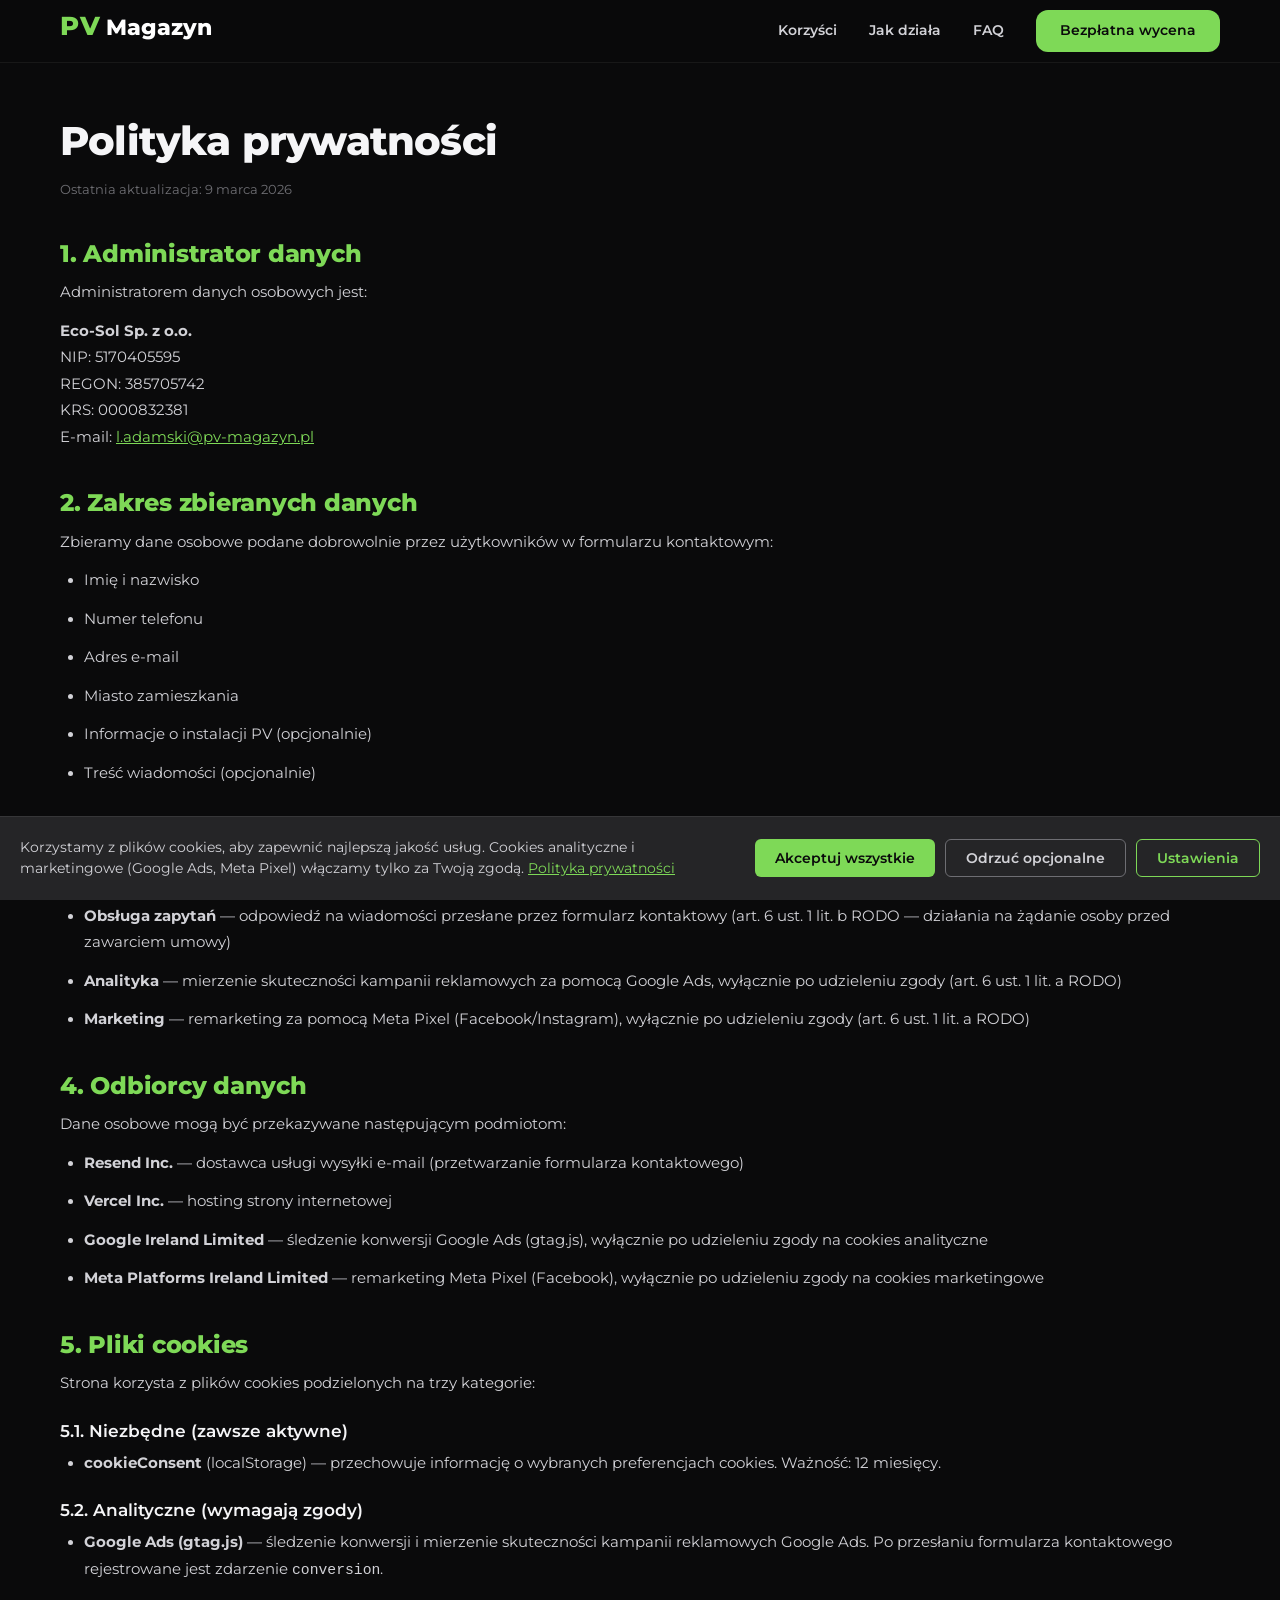
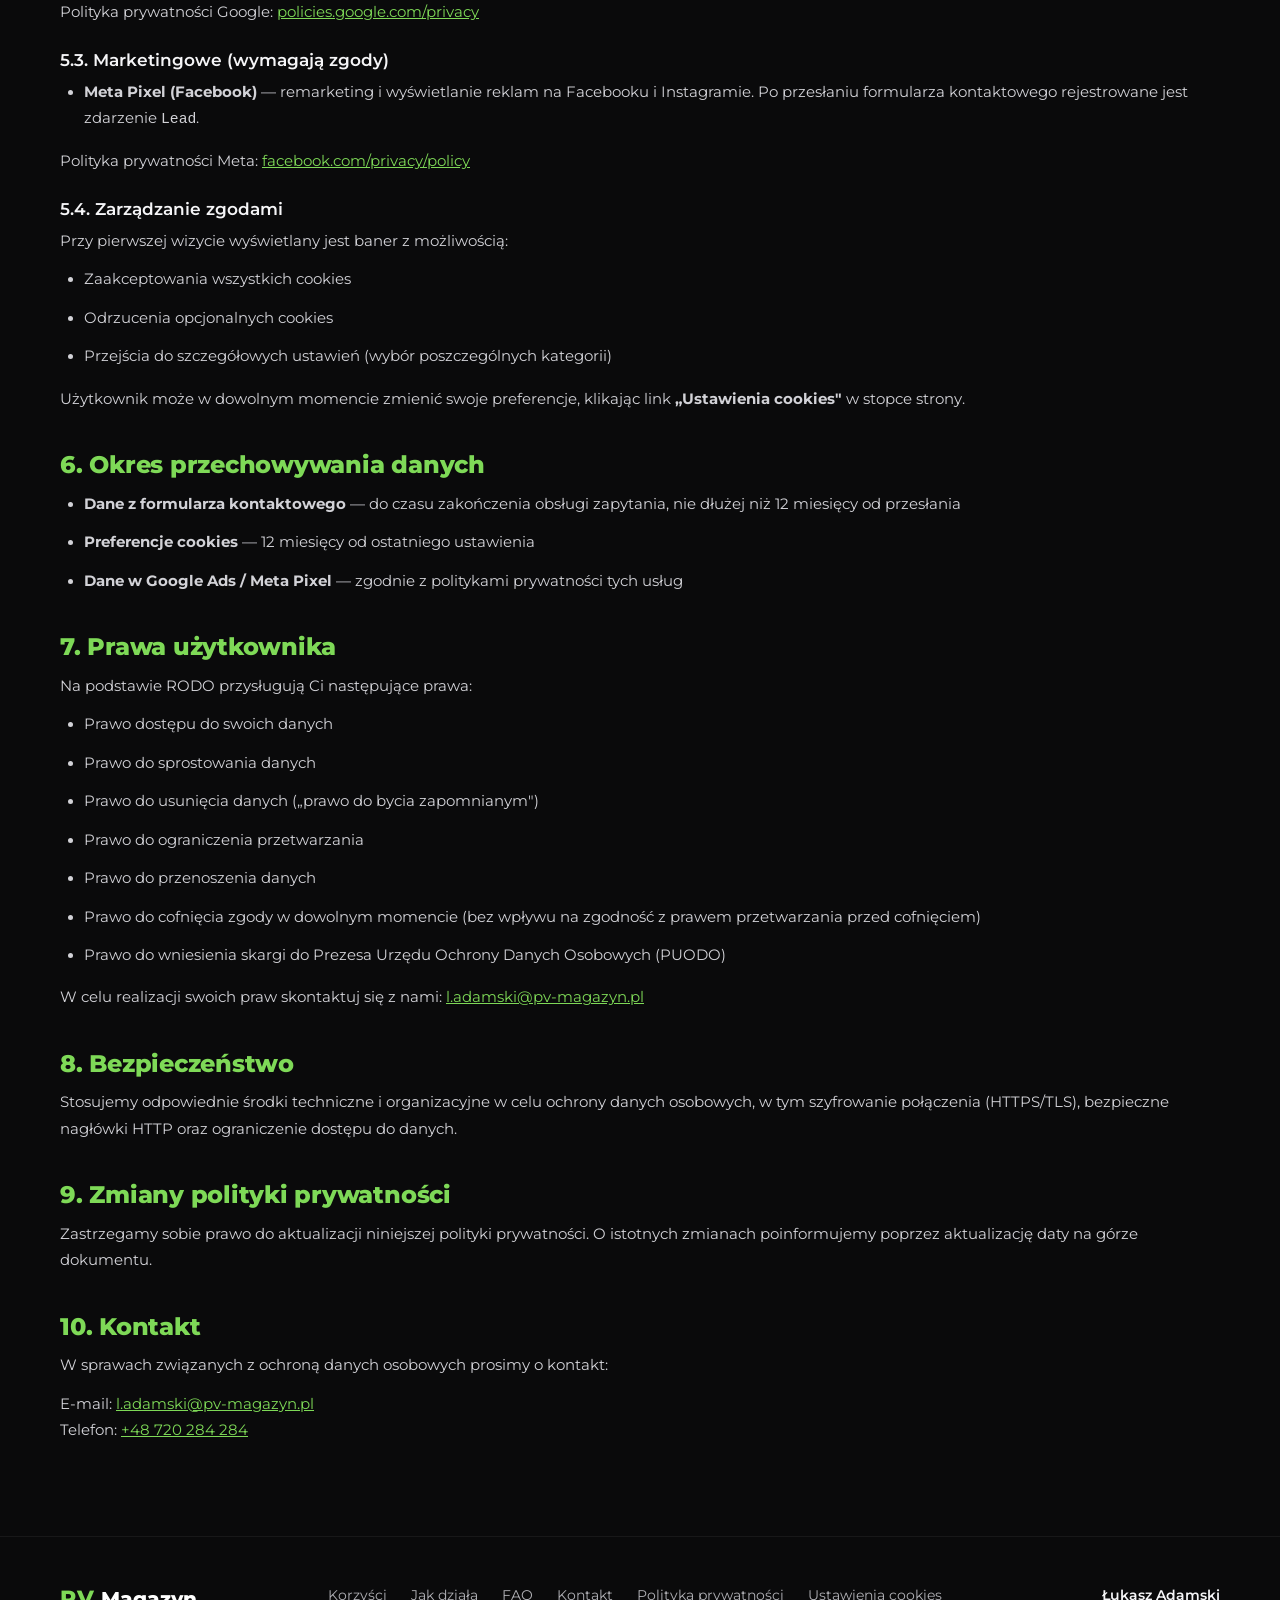
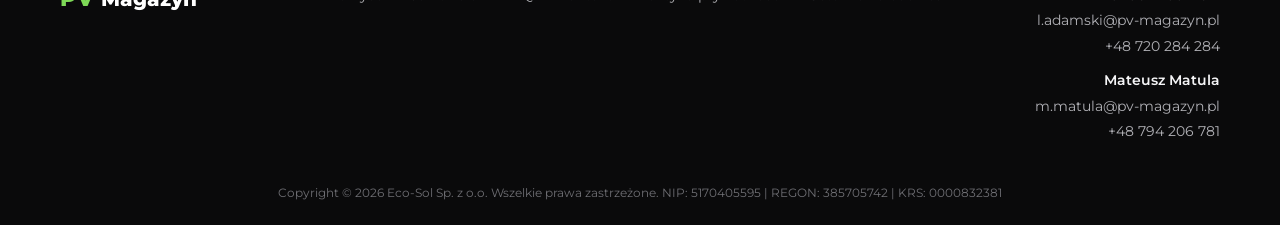
==== polityka-prywatnosci.html @ 5be3c38e "feat: add RODO cookie consent with Google Ads and Meta Pixel support Custom zero-dependency cookie c" ====
<!DOCTYPE html>
<html lang="pl">
<head>
  <meta charset="UTF-8">
  <meta name="viewport" content="width=device-width, initial-scale=1.0">
  <title>Polityka prywatności — PV Magazyn</title>
  <meta name="description" content="Polityka prywatności serwisu pv-magazyn.pl. Informacje o przetwarzaniu danych osobowych, plikach cookies i prawach użytkowników.">
  <meta name="robots" content="noindex, follow">
  <link rel="canonical" href="https://pv-magazyn.pl/polityka-prywatnosci.html">

  <link rel="preconnect" href="https://fonts.googleapis.com">
  <link rel="preconnect" href="https://fonts.gstatic.com" crossorigin>
  <link href="https://fonts.googleapis.com/css2?family=Montserrat:wght@400;600;800&display=swap" rel="stylesheet">
  <link rel="stylesheet" href="css/styles.css">
</head>
<body>

<!-- ========== NAVIGATION ========== -->
<nav class="navbar scrolled" role="navigation" aria-label="Nawigacja główna">
  <div class="container">
    <a href="/" class="nav-logo" aria-label="PV Magazyn — strona główna">
      <svg xmlns="http://www.w3.org/2000/svg" viewBox="0 0 250 40" height="32">
        <text x="0" y="30" font-family="Montserrat, sans-serif" font-weight="800" font-size="32" fill="#7ed957" letter-spacing="0.05em">PV</text>
        <text x="58" y="30" font-family="Montserrat, sans-serif" font-weight="800" font-size="28" fill="#ffffff">Magazyn</text>
      </svg>
    </a>
    <div class="nav-links">
      <a href="/#korzysci">Korzyści</a>
      <a href="/#jak-dziala">Jak działa</a>
      <a href="/#faq">FAQ</a>
      <a href="/#kontakt" class="btn btn-primary btn-small nav-cta">Bezpłatna wycena</a>
    </div>
    <button class="hamburger" aria-label="Menu" aria-expanded="false">
      <span></span><span></span><span></span>
    </button>
  </div>
</nav>

<div class="mobile-nav">
  <a href="/#korzysci">Korzyści</a>
  <a href="/#jak-dziala">Jak działa</a>
  <a href="/#faq">FAQ</a>
  <a href="/#kontakt" class="btn btn-primary">Bezpłatna wycena</a>
</div>

<!-- ========== PRIVACY POLICY ========== -->
<section class="privacy-page">
  <div class="container">
    <h1>Polityka prywatności</h1>
    <p class="last-updated">Ostatnia aktualizacja: 9 marca 2026</p>

    <h2>1. Administrator danych</h2>
    <p>Administratorem danych osobowych jest:</p>
    <p>
      <strong>Eco-Sol Sp. z o.o.</strong><br>
      NIP: 5170405595<br>
      REGON: 385705742<br>
      KRS: 0000832381<br>
      E-mail: <a href="mailto:l.adamski@pv-magazyn.pl">l.adamski@pv-magazyn.pl</a>
    </p>

    <h2>2. Zakres zbieranych danych</h2>
    <p>Zbieramy dane osobowe podane dobrowolnie przez użytkowników w formularzu kontaktowym:</p>
    <ul>
      <li>Imię i nazwisko</li>
      <li>Numer telefonu</li>
      <li>Adres e-mail</li>
      <li>Miasto zamieszkania</li>
      <li>Informacje o instalacji PV (opcjonalnie)</li>
      <li>Treść wiadomości (opcjonalnie)</li>
    </ul>

    <h2>3. Cel i podstawa przetwarzania</h2>
    <p>Dane osobowe przetwarzane są w następujących celach:</p>
    <ul>
      <li><strong>Obsługa zapytań</strong> — odpowiedź na wiadomości przesłane przez formularz kontaktowy (art. 6 ust. 1 lit. b RODO — działania na żądanie osoby przed zawarciem umowy)</li>
      <li><strong>Analityka</strong> — mierzenie skuteczności kampanii reklamowych za pomocą Google Ads, wyłącznie po udzieleniu zgody (art. 6 ust. 1 lit. a RODO)</li>
      <li><strong>Marketing</strong> — remarketing za pomocą Meta Pixel (Facebook/Instagram), wyłącznie po udzieleniu zgody (art. 6 ust. 1 lit. a RODO)</li>
    </ul>

    <h2>4. Odbiorcy danych</h2>
    <p>Dane osobowe mogą być przekazywane następującym podmiotom:</p>
    <ul>
      <li><strong>Resend Inc.</strong> — dostawca usługi wysyłki e-mail (przetwarzanie formularza kontaktowego)</li>
      <li><strong>Vercel Inc.</strong> — hosting strony internetowej</li>
      <li><strong>Google Ireland Limited</strong> — śledzenie konwersji Google Ads (gtag.js), wyłącznie po udzieleniu zgody na cookies analityczne</li>
      <li><strong>Meta Platforms Ireland Limited</strong> — remarketing Meta Pixel (Facebook), wyłącznie po udzieleniu zgody na cookies marketingowe</li>
    </ul>

    <h2>5. Pliki cookies</h2>
    <p>Strona korzysta z plików cookies podzielonych na trzy kategorie:</p>

    <h3>5.1. Niezbędne (zawsze aktywne)</h3>
    <ul>
      <li><strong>cookieConsent</strong> (localStorage) — przechowuje informację o wybranych preferencjach cookies. Ważność: 12 miesięcy.</li>
    </ul>

    <h3>5.2. Analityczne (wymagają zgody)</h3>
    <ul>
      <li><strong>Google Ads (gtag.js)</strong> — śledzenie konwersji i mierzenie skuteczności kampanii reklamowych Google Ads. Po przesłaniu formularza kontaktowego rejestrowane jest zdarzenie <code>conversion</code>.</li>
    </ul>
    <p>Polityka prywatności Google: <a href="https://policies.google.com/privacy" target="_blank" rel="noopener">policies.google.com/privacy</a></p>

    <h3>5.3. Marketingowe (wymagają zgody)</h3>
    <ul>
      <li><strong>Meta Pixel (Facebook)</strong> — remarketing i wyświetlanie reklam na Facebooku i Instagramie. Po przesłaniu formularza kontaktowego rejestrowane jest zdarzenie <code>Lead</code>.</li>
    </ul>
    <p>Polityka prywatności Meta: <a href="https://www.facebook.com/privacy/policy/" target="_blank" rel="noopener">facebook.com/privacy/policy</a></p>

    <h3>5.4. Zarządzanie zgodami</h3>
    <p>Przy pierwszej wizycie wyświetlany jest baner z możliwością:</p>
    <ul>
      <li>Zaakceptowania wszystkich cookies</li>
      <li>Odrzucenia opcjonalnych cookies</li>
      <li>Przejścia do szczegółowych ustawień (wybór poszczególnych kategorii)</li>
    </ul>
    <p>Użytkownik może w dowolnym momencie zmienić swoje preferencje, klikając link <strong>„Ustawienia cookies"</strong> w stopce strony.</p>

    <h2>6. Okres przechowywania danych</h2>
    <ul>
      <li><strong>Dane z formularza kontaktowego</strong> — do czasu zakończenia obsługi zapytania, nie dłużej niż 12 miesięcy od przesłania</li>
      <li><strong>Preferencje cookies</strong> — 12 miesięcy od ostatniego ustawienia</li>
      <li><strong>Dane w Google Ads / Meta Pixel</strong> — zgodnie z politykami prywatności tych usług</li>
    </ul>

    <h2>7. Prawa użytkownika</h2>
    <p>Na podstawie RODO przysługują Ci następujące prawa:</p>
    <ul>
      <li>Prawo dostępu do swoich danych</li>
      <li>Prawo do sprostowania danych</li>
      <li>Prawo do usunięcia danych („prawo do bycia zapomnianym")</li>
      <li>Prawo do ograniczenia przetwarzania</li>
      <li>Prawo do przenoszenia danych</li>
      <li>Prawo do cofnięcia zgody w dowolnym momencie (bez wpływu na zgodność z prawem przetwarzania przed cofnięciem)</li>
      <li>Prawo do wniesienia skargi do Prezesa Urzędu Ochrony Danych Osobowych (PUODO)</li>
    </ul>
    <p>W celu realizacji swoich praw skontaktuj się z nami: <a href="mailto:l.adamski@pv-magazyn.pl">l.adamski@pv-magazyn.pl</a></p>

    <h2>8. Bezpieczeństwo</h2>
    <p>Stosujemy odpowiednie środki techniczne i organizacyjne w celu ochrony danych osobowych, w tym szyfrowanie połączenia (HTTPS/TLS), bezpieczne nagłówki HTTP oraz ograniczenie dostępu do danych.</p>

    <h2>9. Zmiany polityki prywatności</h2>
    <p>Zastrzegamy sobie prawo do aktualizacji niniejszej polityki prywatności. O istotnych zmianach poinformujemy poprzez aktualizację daty na górze dokumentu.</p>

    <h2>10. Kontakt</h2>
    <p>W sprawach związanych z ochroną danych osobowych prosimy o kontakt:</p>
    <p>
      E-mail: <a href="mailto:l.adamski@pv-magazyn.pl">l.adamski@pv-magazyn.pl</a><br>
      Telefon: <a href="tel:+48720284284">+48 720 284 284</a>
    </p>
  </div>
</section>

<!-- ========== FOOTER ========== -->
<footer class="footer" role="contentinfo">
  <div class="container">
    <div class="footer-grid">
      <a href="/" class="footer-logo" aria-label="PV Magazyn">
        <svg xmlns="http://www.w3.org/2000/svg" viewBox="0 0 250 40" height="28">
          <text x="0" y="30" font-family="Montserrat, sans-serif" font-weight="800" font-size="32" fill="#7ed957" letter-spacing="0.05em">PV</text>
          <text x="58" y="30" font-family="Montserrat, sans-serif" font-weight="800" font-size="28" fill="#ffffff">Magazyn</text>
        </svg>
      </a>

      <div class="footer-links">
        <a href="/#korzysci">Korzyści</a>
        <a href="/#jak-dziala">Jak działa</a>
        <a href="/#faq">FAQ</a>
        <a href="/#kontakt">Kontakt</a>
        <a href="polityka-prywatnosci.html">Polityka prywatności</a>
        <a href="#" id="openCookieSettings">Ustawienia cookies</a>
      </div>

      <div class="footer-contact">
        <a style="color: #f5f5f7; font-weight: 600;">Łukasz Adamski</a>
        <a href="mailto:l.adamski@pv-magazyn.pl">l.adamski@pv-magazyn.pl</a>
        <a href="tel:+48720284284">+48 720 284 284</a>
        <a style="color: #f5f5f7; font-weight: 600; margin-top: 12px;">Mateusz Matula</a>
        <a href="mailto:m.matula@pv-magazyn.pl">m.matula@pv-magazyn.pl</a>
        <a href="tel:+48794206781">+48 794 206 781</a>
      </div>
    </div>

    <div class="footer-bottom">
      <p>Copyright &copy; 2026 Eco-Sol Sp. z o.o. Wszelkie prawa zastrzeżone. NIP: 5170405595 | REGON: 385705742 | KRS: 0000832381</p>
    </div>
  </div>
</footer>

<script src="js/cookies.js"></script>

</body>
</html>
---- css/styles.css ----
/* ============================================
   PV MAGAZYN HOME FIT+ — Energy Noir Design System
   ============================================ */

/* --- Custom Properties --- */
:root {
  --black: #1d1d1f;
  --black-deep: #0a0a0b;
  --black-card: #252527;
  --black-card-hover: #2a2a2d;
  --green: #7ed957;
  --green-dark: #5cb83a;
  --green-glow: rgba(126, 217, 87, 0.3);
  --blue: #005cbb;
  --blue-glow: rgba(0, 92, 187, 0.3);
  --white: #f5f5f7;
  --gray-100: #e8e8ed;
  --gray-200: #d2d2d7;
  --gray-400: #b0b0b5;
  --gray-600: #6e6e73;
  --gray-800: #3a3a3c;

  --font-main: 'Montserrat', sans-serif;
  --fw-regular: 400;
  --fw-semi: 600;
  --fw-bold: 800;

  --radius-sm: 6px;
  --radius-md: 12px;
  --radius-lg: 20px;
  --radius-xl: 28px;

  --shadow-card: 0 4px 24px rgba(0,0,0,0.4);
  --shadow-glow-green: 0 0 40px rgba(126,217,87,0.15);
  --shadow-glow-blue: 0 0 40px rgba(0,92,187,0.15);

  --transition-fast: 0.2s cubic-bezier(0.4, 0, 0.2, 1);
  --transition-medium: 0.4s cubic-bezier(0.4, 0, 0.2, 1);
  --transition-slow: 0.7s cubic-bezier(0.4, 0, 0.2, 1);

  --container-max: 1240px;
  --section-padding: clamp(60px, 10vw, 120px);
}

/* --- Reset & Base --- */
*, *::before, *::after { box-sizing: border-box; margin: 0; padding: 0; }

html {
  scroll-behavior: smooth;
  -webkit-font-smoothing: antialiased;
  -moz-osx-font-smoothing: grayscale;
}

body {
  font-family: var(--font-main);
  font-weight: var(--fw-regular);
  color: var(--white);
  background: var(--black-deep);
  line-height: 1.6;
  overflow-x: hidden;
}

img { max-width: 100%; height: auto; display: block; }
a { color: inherit; text-decoration: none; }
button { font-family: inherit; cursor: pointer; border: none; }
ul, ol { list-style: none; }

.container {
  width: 100%;
  max-width: var(--container-max);
  margin: 0 auto;
  padding: 0 clamp(20px, 4vw, 40px);
}

/* --- Typography --- */
.eyebrow {
  font-size: clamp(0.7rem, 1.2vw, 0.85rem);
  font-weight: var(--fw-semi);
  letter-spacing: 0.2em;
  text-transform: uppercase;
  color: var(--green);
}

h1 {
  font-size: clamp(2.5rem, 6vw, 5rem);
  font-weight: var(--fw-bold);
  line-height: 1.05;
  letter-spacing: -0.02em;
}

h2 {
  font-size: clamp(1.8rem, 4vw, 3rem);
  font-weight: var(--fw-bold);
  line-height: 1.1;
  letter-spacing: -0.01em;
}

h3 {
  font-size: clamp(1.2rem, 2vw, 1.5rem);
  font-weight: var(--fw-semi);
  line-height: 1.25;
}

.text-green { color: var(--green); }
.text-blue { color: var(--blue); }
.text-gray { color: var(--gray-200); }

/* --- Buttons --- */
.btn {
  display: inline-flex;
  align-items: center;
  gap: 8px;
  padding: 14px 32px;
  font-size: 0.95rem;
  font-weight: var(--fw-semi);
  border-radius: var(--radius-md);
  transition: all var(--transition-fast);
  white-space: nowrap;
}

.btn-primary {
  background: var(--green);
  color: var(--black-deep);
  box-shadow: 0 0 0 0 var(--green-glow);
}

.btn-primary:hover {
  background: var(--green-dark);
  box-shadow: 0 0 30px var(--green-glow);
  transform: translateY(-2px);
}

.btn-outline {
  background: transparent;
  color: var(--white);
  border: 2px solid var(--gray-600);
}

.btn-outline:hover {
  border-color: var(--green);
  color: var(--green);
  transform: translateY(-2px);
}

.btn-small {
  padding: 10px 24px;
  font-size: 0.85rem;
}

/* --- Navigation --- */
.navbar {
  position: fixed;
  top: 0;
  left: 0;
  right: 0;
  z-index: 1000;
  padding: 16px 0;
  transition: all var(--transition-medium);
}

.navbar.scrolled {
  background: rgba(10, 10, 11, 0.85);
  backdrop-filter: blur(20px);
  -webkit-backdrop-filter: blur(20px);
  border-bottom: 1px solid rgba(255,255,255,0.06);
  padding: 10px 0;
}

.navbar .container {
  display: flex;
  align-items: center;
  justify-content: space-between;
}

.nav-logo svg {
  height: 32px;
  width: auto;
}

.nav-links {
  display: flex;
  align-items: center;
  gap: 32px;
}

.nav-links a {
  font-size: 0.85rem;
  font-weight: var(--fw-semi);
  color: var(--gray-200);
  transition: color var(--transition-fast);
  position: relative;
}

.nav-links a::after {
  content: '';
  position: absolute;
  bottom: -4px;
  left: 0;
  width: 0;
  height: 2px;
  background: var(--green);
  transition: width var(--transition-fast);
}

.nav-links a:hover { color: var(--white); }
.nav-links a:hover::after { width: 100%; }

.nav-cta {
  padding: 10px 24px !important;
  font-size: 0.85rem !important;
  color: var(--black-deep) !important;
}

.hamburger {
  display: none;
  flex-direction: column;
  gap: 5px;
  background: none;
  padding: 4px;
}

.hamburger span {
  display: block;
  width: 24px;
  height: 2px;
  background: var(--white);
  transition: all var(--transition-fast);
  border-radius: 2px;
}

.hamburger.active span:nth-child(1) { transform: rotate(45deg) translate(5px, 5px); }
.hamburger.active span:nth-child(2) { opacity: 0; }
.hamburger.active span:nth-child(3) { transform: rotate(-45deg) translate(5px, -5px); }

/* --- Mobile Nav --- */
.mobile-nav {
  display: none;
  position: fixed;
  top: 0;
  left: 0;
  right: 0;
  bottom: 0;
  background: rgba(10, 10, 11, 0.97);
  backdrop-filter: blur(20px);
  z-index: 999;
  flex-direction: column;
  align-items: center;
  justify-content: center;
  gap: 28px;
}

.mobile-nav.active { display: flex; }

.mobile-nav a {
  font-size: 1.3rem;
  font-weight: var(--fw-semi);
  color: var(--gray-200);
  transition: color var(--transition-fast);
}

.mobile-nav a:hover { color: var(--green); }

/* --- Hero Section --- */
.hero {
  position: relative;
  min-height: 100vh;
  display: flex;
  align-items: center;
  overflow: hidden;
  padding-top: 80px;
}

.hero-canvas {
  position: absolute;
  inset: 0;
  z-index: 0;
}

.hero-canvas canvas {
  width: 100%;
  height: 100%;
}

.hero-overlay {
  position: absolute;
  inset: 0;
  background: radial-gradient(ellipse at 30% 50%, transparent 0%, var(--black-deep) 70%);
  z-index: 1;
}

.hero .container {
  position: relative;
  z-index: 2;
  display: grid;
  grid-template-columns: 1fr 1fr;
  gap: 60px;
  align-items: center;
}

.hero-content { max-width: 600px; }

.hero-eyebrow {
  margin-bottom: 20px;
  opacity: 0;
  transform: translateY(20px);
  animation: fadeUp 0.8s ease forwards 0.2s;
}

.hero h1 {
  margin-bottom: 16px;
  opacity: 0;
  transform: translateY(20px);
  animation: fadeUp 0.8s ease forwards 0.4s;
}

.hero-tagline {
  font-size: clamp(1.2rem, 2.5vw, 1.6rem);
  font-weight: var(--fw-semi);
  color: var(--green);
  margin-bottom: 8px;
  opacity: 0;
  transform: translateY(20px);
  animation: fadeUp 0.8s ease forwards 0.5s;
}

.hero-sub {
  font-size: clamp(1rem, 1.5vw, 1.15rem);
  color: var(--gray-400);
  margin-bottom: 36px;
  opacity: 0;
  transform: translateY(20px);
  animation: fadeUp 0.8s ease forwards 0.6s;
}

.hero-ctas {
  display: flex;
  gap: 16px;
  flex-wrap: wrap;
  opacity: 0;
  transform: translateY(20px);
  animation: fadeUp 0.8s ease forwards 0.7s;
}

.hero-image {
  display: flex;
  justify-content: center;
  align-items: center;
  opacity: 0;
  animation: fadeIn 1s ease forwards 0.6s;
}

.hero-image img {
  max-width: 420px;
  width: 100%;
  filter: drop-shadow(0 0 60px rgba(126,217,87,0.2)) drop-shadow(0 0 120px rgba(0,92,187,0.15));
  animation: heroFloat 4s ease-in-out infinite;
}

@keyframes heroFloat {
  0%, 100% { transform: translateY(0); }
  50% { transform: translateY(-16px); }
}

@keyframes fadeUp {
  to { opacity: 1; transform: translateY(0); }
}

@keyframes fadeIn {
  to { opacity: 1; }
}

/* --- Trust Strip / Stats Bar --- */
.trust-strip {
  position: relative;
  padding: 48px 0;
  background: var(--black);
  border-top: 1px solid rgba(255,255,255,0.06);
  border-bottom: 1px solid rgba(255,255,255,0.06);
}

.stats-grid {
  display: grid;
  grid-template-columns: repeat(4, 1fr);
  gap: 24px;
  text-align: center;
}

.stat-item {
  padding: 16px;
}

.stat-value {
  font-size: clamp(1.8rem, 3.5vw, 2.8rem);
  font-weight: var(--fw-bold);
  color: var(--green);
  line-height: 1;
  margin-bottom: 6px;
}

.stat-label {
  font-size: 0.85rem;
  color: var(--gray-400);
  font-weight: var(--fw-semi);
}

.cert-row {
  display: flex;
  justify-content: center;
  align-items: center;
  gap: clamp(20px, 4vw, 48px);
  margin-top: 36px;
  padding-top: 36px;
  border-top: 1px solid rgba(255,255,255,0.06);
  flex-wrap: wrap;
}

.cert-item {
  font-size: 0.8rem;
  font-weight: var(--fw-bold);
  color: var(--gray-600);
  letter-spacing: 0.1em;
  text-transform: uppercase;
  display: flex;
  align-items: center;
  gap: 6px;
}

.cert-item svg {
  width: 20px;
  height: 20px;
  fill: var(--gray-600);
}

/* --- Section Common --- */
.section {
  padding: var(--section-padding) 0;
}

.section-header {
  text-align: center;
  max-width: 700px;
  margin: 0 auto 60px;
}

.section-header .eyebrow {
  margin-bottom: 12px;
}

.section-header p {
  color: var(--gray-400);
  margin-top: 16px;
  font-size: 1.05rem;
}

/* --- Context Intro (before benefits) --- */
.context-intro {
  padding: var(--section-padding) 0 40px;
  background: var(--black-deep);
}

.context-cards {
  display: grid;
  grid-template-columns: repeat(3, 1fr);
  gap: 24px;
}

.context-card {
  background: var(--black-card);
  border-radius: var(--radius-md);
  padding: 32px;
  border: 1px solid rgba(255,255,255,0.06);
  position: relative;
  overflow: hidden;
}

.context-card::before {
  content: '';
  position: absolute;
  top: 0;
  left: 0;
  right: 0;
  height: 3px;
  background: linear-gradient(90deg, var(--green), var(--blue));
  opacity: 0.6;
}

.context-card-icon {
  width: 48px;
  height: 48px;
  border-radius: var(--radius-sm);
  background: rgba(126,217,87,0.1);
  display: flex;
  align-items: center;
  justify-content: center;
  margin-bottom: 16px;
}

.context-card-icon svg {
  width: 24px;
  height: 24px;
  stroke: var(--green);
  fill: none;
  stroke-width: 2;
  stroke-linecap: round;
  stroke-linejoin: round;
}

.context-card h3 {
  font-size: 1.05rem;
  margin-bottom: 10px;
}

.context-card p {
  font-size: 0.9rem;
  color: var(--gray-400);
  line-height: 1.6;
}

/* --- Benefits Section --- */
.benefits {
  background: var(--black-deep);
  padding-bottom: var(--section-padding);
}

.benefits-grid {
  display: grid;
  grid-template-columns: repeat(2, 1fr);
  gap: 24px;
}

.benefit-card {
  background: var(--black-card);
  border-radius: var(--radius-lg);
  padding: 36px;
  border-left: 4px solid var(--green);
  border-top: 1px solid rgba(255,255,255,0.04);
  border-right: 1px solid rgba(255,255,255,0.04);
  border-bottom: 1px solid rgba(255,255,255,0.04);
  transition: all var(--transition-medium);
  position: relative;
  overflow: hidden;
  opacity: 0;
  transform: translateY(30px);
}

.benefit-card.visible {
  opacity: 1;
  transform: translateY(0);
}

.benefit-card:hover {
  background: var(--black-card-hover);
  box-shadow: var(--shadow-glow-green);
  transform: translateY(-4px);
}

.benefit-card.visible:hover {
  transform: translateY(-4px);
}

.benefit-icon {
  width: 56px;
  height: 56px;
  border-radius: var(--radius-md);
  background: rgba(126,217,87,0.08);
  display: flex;
  align-items: center;
  justify-content: center;
  margin-bottom: 20px;
}

.benefit-icon svg {
  width: 28px;
  height: 28px;
  stroke: var(--green);
  fill: none;
  stroke-width: 2;
  stroke-linecap: round;
  stroke-linejoin: round;
}

.benefit-card h3 {
  margin-bottom: 12px;
  font-size: 1.2rem;
}

.benefit-card p {
  color: var(--gray-400);
  font-size: 0.95rem;
  line-height: 1.7;
}

.benefit-card .benefit-highlight {
  margin-top: 16px;
  padding: 16px;
  background: rgba(126,217,87,0.06);
  border-radius: var(--radius-sm);
  border: 1px solid rgba(126,217,87,0.12);
  font-weight: var(--fw-semi);
  color: var(--green);
  font-size: 0.95rem;
}

/* Standby Calculation Card */
.calc-card {
  margin-top: 20px;
  background: rgba(0, 92, 187, 0.06);
  border: 1px solid rgba(0, 92, 187, 0.15);
  border-radius: var(--radius-md);
  padding: 20px;
}

.calc-card h4 {
  font-size: 0.85rem;
  font-weight: var(--fw-semi);
  color: var(--blue);
  text-transform: uppercase;
  letter-spacing: 0.1em;
  margin-bottom: 12px;
  filter: brightness(1.6);
}

.calc-row {
  display: flex;
  justify-content: space-between;
  padding: 6px 0;
  font-size: 0.9rem;
  color: var(--gray-200);
}

.calc-row.total {
  border-top: 1px solid rgba(126,217,87,0.2);
  margin-top: 8px;
  padding-top: 12px;
  font-weight: var(--fw-bold);
  color: var(--green);
  font-size: 1.05rem;
}

/* --- Comparison Table --- */
.comparison {
  background: var(--black);
  overflow-x: auto;
}

.comparison-table-wrapper {
  overflow-x: auto;
  -webkit-overflow-scrolling: touch;
  border-radius: var(--radius-lg);
  border: 1px solid rgba(255,255,255,0.06);
}

.comparison table {
  width: 100%;
  border-collapse: collapse;
  min-width: 700px;
}

.comparison th,
.comparison td {
  padding: 14px 20px;
  text-align: left;
  border-bottom: 1px solid rgba(255,255,255,0.06);
  font-size: 0.9rem;
}

.comparison thead th {
  background: var(--black-card);
  font-weight: var(--fw-bold);
  font-size: 0.85rem;
  text-transform: uppercase;
  letter-spacing: 0.05em;
  color: var(--gray-200);
}

.comparison thead th:first-child {
  border-radius: var(--radius-lg) 0 0 0;
}

.comparison thead th:last-child {
  border-radius: 0 var(--radius-lg) 0 0;
}

.comparison th.col-pvmagazyn {
  color: var(--green);
}

.comparison th.col-hybrid {
  color: var(--gray-400);
}

.comparison tbody tr {
  transition: background var(--transition-fast);
}

.comparison tbody tr:hover {
  background: rgba(126,217,87,0.03);
}

.comparison .row-category td {
  background: rgba(126,217,87,0.05);
  font-weight: var(--fw-bold);
  font-size: 0.8rem;
  text-transform: uppercase;
  letter-spacing: 0.08em;
  color: var(--green);
  border-bottom: 2px solid rgba(126,217,87,0.15);
}

.comparison .row-highlight td {
  background: rgba(126,217,87,0.08);
  font-weight: var(--fw-bold);
  color: var(--green);
}

.comparison .row-total td {
  font-weight: var(--fw-bold);
  font-size: 1rem;
}

.comparison-callout {
  margin-top: 32px;
  padding: 28px;
  background: linear-gradient(135deg, rgba(126,217,87,0.08), rgba(0,92,187,0.08));
  border: 1px solid rgba(126,217,87,0.15);
  border-radius: var(--radius-lg);
  text-align: center;
}

.comparison-callout p {
  font-size: 1.2rem;
  font-weight: var(--fw-bold);
  margin-bottom: 8px;
}

.comparison-callout .sub {
  font-size: 0.95rem;
  color: var(--gray-400);
  font-weight: var(--fw-regular);
}

.comparison-cta {
  text-align: center;
  margin-top: 32px;
}

/* --- How It Works --- */
.how-it-works {
  background: var(--black-deep);
}

.steps-grid {
  display: grid;
  grid-template-columns: repeat(3, 1fr);
  gap: 32px;
  position: relative;
}

.steps-grid::before {
  content: '';
  position: absolute;
  top: 52px;
  left: calc(16.66% + 16px);
  right: calc(16.66% + 16px);
  height: 3px;
  background: linear-gradient(90deg, var(--green), var(--blue), var(--green));
  border-radius: 2px;
  opacity: 0.4;
}

.step-card {
  text-align: center;
  position: relative;
  z-index: 1;
}

.step-number {
  width: 64px;
  height: 64px;
  border-radius: 50%;
  background: var(--black-card);
  border: 3px solid var(--green);
  display: flex;
  align-items: center;
  justify-content: center;
  margin: 0 auto 24px;
  font-size: 1.3rem;
  font-weight: var(--fw-bold);
  color: var(--green);
  box-shadow: 0 0 24px rgba(126,217,87,0.15);
}

.step-icon {
  margin-bottom: 8px;
}

.step-icon svg {
  width: 32px;
  height: 32px;
  stroke: var(--green);
  fill: none;
  stroke-width: 1.5;
  stroke-linecap: round;
  stroke-linejoin: round;
}

.step-card h3 {
  margin-bottom: 10px;
  font-size: 1.15rem;
}

.step-card p {
  color: var(--gray-400);
  font-size: 0.9rem;
  max-width: 280px;
  margin: 0 auto;
}

/* --- Product Showcase --- */
.product-showcase {
  background: var(--black);
  overflow: hidden;
}

.product-grid {
  display: grid;
  grid-template-columns: 1fr 1fr;
  gap: 60px;
  align-items: center;
}

.product-image {
  position: relative;
}

.product-image img {
  border-radius: var(--radius-lg);
  box-shadow: var(--shadow-card);
}

.product-image::after {
  content: '';
  position: absolute;
  inset: -20px;
  background: radial-gradient(ellipse at center, rgba(126,217,87,0.08), transparent 70%);
  z-index: -1;
  border-radius: var(--radius-xl);
}

.specs-grid {
  display: grid;
  grid-template-columns: 1fr 1fr;
  gap: 16px;
}

.spec-item {
  background: var(--black-card);
  border-radius: var(--radius-md);
  padding: 20px;
  border: 1px solid rgba(255,255,255,0.04);
}

.spec-value {
  font-size: 1.3rem;
  font-weight: var(--fw-bold);
  color: var(--green);
  margin-bottom: 4px;
}

.spec-label {
  font-size: 0.8rem;
  color: var(--gray-400);
  text-transform: uppercase;
  letter-spacing: 0.05em;
}

.modularity-note {
  margin-top: 24px;
  padding: 20px;
  background: rgba(126,217,87,0.05);
  border: 1px solid rgba(126,217,87,0.12);
  border-radius: var(--radius-md);
}

.modularity-note p {
  font-size: 0.9rem;
  color: var(--gray-200);
  line-height: 1.6;
}

.modularity-note strong {
  color: var(--green);
}

/* --- Mobile App Section --- */
.mobile-app {
  background: var(--black-deep);
  text-align: center;
}

.app-visual {
  max-width: 800px;
  margin: 0 auto 40px;
}

.app-visual img {
  width: 100%;
  border-radius: var(--radius-lg);
}

.app-features {
  display: grid;
  grid-template-columns: repeat(4, 1fr);
  gap: 20px;
  max-width: 900px;
  margin: 0 auto;
}

.app-feature {
  padding: 20px;
  background: var(--black-card);
  border-radius: var(--radius-md);
  border: 1px solid rgba(255,255,255,0.04);
}

.app-feature svg {
  width: 28px;
  height: 28px;
  stroke: var(--green);
  fill: none;
  stroke-width: 2;
  stroke-linecap: round;
  stroke-linejoin: round;
  margin-bottom: 10px;
}

.app-feature h4 {
  font-size: 0.85rem;
  font-weight: var(--fw-semi);
  margin-bottom: 4px;
}

.app-feature p {
  font-size: 0.78rem;
  color: var(--gray-400);
}

.app-tagline {
  margin-top: 40px;
  font-size: clamp(1rem, 2vw, 1.4rem);
  font-weight: var(--fw-bold);
  letter-spacing: 0.15em;
  color: var(--green);
}

/* --- Service Area (Map) --- */
.service-area {
  background: var(--black);
}

.map-container {
  position: relative;
  max-width: 800px;
  margin: 0 auto;
}

.map-svg {
  width: 100%;
  height: auto;
}

/* City dot pulse */
.city-dot {
  animation: cityPulse 2.5s ease-in-out infinite;
}

@keyframes cityPulse {
  0%, 100% { r: 5; opacity: 1; }
  50% { r: 8; opacity: 0.7; }
}

/* Outer ring expanding pulse */
.city-pulse {
  animation: ringPulse 3s ease-out infinite;
}

@keyframes ringPulse {
  0% { r: 14; opacity: 0.3; }
  70% { r: 22; opacity: 0; }
  100% { r: 22; opacity: 0; }
}

/* Staggered animation delays for city groups */
.map-city { opacity: 0; animation: mapCityIn 0.6s ease-out forwards; }
.map-city:nth-child(7) { animation-delay: 0.1s; }
.map-city:nth-child(8) { animation-delay: 0.25s; }
.map-city:nth-child(9) { animation-delay: 0.4s; }
.map-city:nth-child(10) { animation-delay: 0.55s; }
.map-city:nth-child(11) { animation-delay: 0.7s; }
.map-city:nth-child(12) { animation-delay: 0.9s; }

@keyframes mapCityIn {
  from { opacity: 0; transform: scale(0.5); }
  to { opacity: 1; transform: scale(1); }
}

/* HQ city stronger pulse */
.map-city-hq .city-dot {
  animation: hqPulse 2s ease-in-out infinite;
}

@keyframes hqPulse {
  0%, 100% { r: 7; opacity: 1; }
  50% { r: 10; opacity: 0.8; }
}

.map-city-hq .city-pulse {
  animation: hqRingPulse 2.5s ease-out infinite;
}

@keyframes hqRingPulse {
  0% { r: 18; opacity: 0.35; }
  70% { r: 30; opacity: 0; }
  100% { r: 30; opacity: 0; }
}

/* Connection line dash animation */
.map-line {
  stroke-dashoffset: 0;
  animation: lineDash 20s linear infinite;
}

@keyframes lineDash {
  to { stroke-dashoffset: -200; }
}

.cities-grid {
  display: grid;
  grid-template-columns: repeat(auto-fit, minmax(150px, 1fr));
  gap: 16px;
  margin-top: 40px;
}

.city-tag {
  display: flex;
  align-items: center;
  gap: 8px;
  padding: 12px 16px;
  background: var(--black-card);
  border-radius: var(--radius-sm);
  font-size: 0.9rem;
  font-weight: var(--fw-semi);
  border: 1px solid rgba(255,255,255,0.04);
  transition: border-color 0.3s, background 0.3s;
}

.city-tag:hover {
  border-color: rgba(126,217,87,0.2);
  background: rgba(126,217,87,0.04);
}

.city-tag::before {
  content: '';
  width: 8px;
  height: 8px;
  border-radius: 50%;
  background: var(--green);
  box-shadow: 0 0 8px var(--green-glow);
  flex-shrink: 0;
}

/* --- FAQ --- */
.faq {
  background: var(--black-deep);
}

.faq-list {
  max-width: 800px;
  margin: 0 auto;
}

.faq-item {
  border-bottom: 1px solid rgba(255,255,255,0.06);
}

.faq-question {
  width: 100%;
  display: flex;
  align-items: center;
  justify-content: space-between;
  padding: 22px 0;
  background: none;
  color: var(--white);
  font-size: 1rem;
  font-weight: var(--fw-semi);
  text-align: left;
  transition: color var(--transition-fast);
  gap: 16px;
}

.faq-question:hover { color: var(--green); }

.faq-icon {
  width: 24px;
  height: 24px;
  flex-shrink: 0;
  position: relative;
  transition: transform var(--transition-fast);
}

.faq-icon::before,
.faq-icon::after {
  content: '';
  position: absolute;
  background: var(--green);
  border-radius: 2px;
  transition: transform var(--transition-fast);
}

.faq-icon::before {
  width: 16px;
  height: 2px;
  top: 50%;
  left: 50%;
  transform: translate(-50%, -50%);
}

.faq-icon::after {
  width: 2px;
  height: 16px;
  top: 50%;
  left: 50%;
  transform: translate(-50%, -50%);
}

.faq-item.active .faq-icon::after {
  transform: translate(-50%, -50%) rotate(90deg);
}

.faq-answer {
  max-height: 0;
  overflow: hidden;
  transition: max-height var(--transition-medium);
}

.faq-answer-inner {
  padding: 0 0 22px;
  color: var(--gray-400);
  font-size: 0.95rem;
  line-height: 1.7;
}

/* --- Contact Form --- */
.contact {
  background: var(--black);
  position: relative;
}

.contact::before {
  content: '';
  position: absolute;
  top: 0;
  left: 0;
  right: 0;
  height: 1px;
  background: linear-gradient(90deg, transparent, var(--green), transparent);
  opacity: 0.3;
}

.contact-grid {
  display: grid;
  grid-template-columns: 1.2fr 0.8fr;
  gap: 60px;
}

.form-grid {
  display: grid;
  grid-template-columns: 1fr 1fr;
  gap: 16px;
}

.form-group {
  display: flex;
  flex-direction: column;
}

.form-group.full-width {
  grid-column: 1 / -1;
}

.form-group label {
  font-size: 0.8rem;
  font-weight: var(--fw-semi);
  color: var(--gray-200);
  margin-bottom: 6px;
  text-transform: uppercase;
  letter-spacing: 0.05em;
}

.form-group input,
.form-group select,
.form-group textarea {
  padding: 12px 16px;
  background: var(--black-deep);
  border: 1px solid rgba(255,255,255,0.1);
  border-radius: var(--radius-sm);
  color: var(--white);
  font-family: var(--font-main);
  font-size: 0.95rem;
  transition: border-color var(--transition-fast);
  outline: none;
}

.form-group input:focus,
.form-group select:focus,
.form-group textarea:focus {
  border-color: var(--green);
  box-shadow: 0 0 0 3px rgba(126,217,87,0.1);
}

.form-group textarea {
  min-height: 100px;
  resize: vertical;
}

.form-group select {
  appearance: none;
  background-image: url("data:image/svg+xml,%3Csvg xmlns='http://www.w3.org/2000/svg' width='12' height='12' fill='%2386868b' viewBox='0 0 16 16'%3E%3Cpath d='M8 11L3 6h10z'/%3E%3C/svg%3E");
  background-repeat: no-repeat;
  background-position: right 16px center;
  padding-right: 40px;
}

.form-group input::placeholder,
.form-group textarea::placeholder {
  color: var(--gray-600);
}

.form-group.invalid input,
.form-group.invalid select,
.form-group.invalid textarea {
  border-color: #e74c3c;
}

.form-group .error-msg {
  font-size: 0.75rem;
  color: #e74c3c;
  margin-top: 4px;
  display: none;
}

.form-group.invalid .error-msg {
  display: block;
}

.checkbox-group {
  display: flex;
  align-items: flex-start;
  gap: 10px;
  grid-column: 1 / -1;
}

.checkbox-group input[type="checkbox"] {
  width: 18px;
  height: 18px;
  margin-top: 2px;
  accent-color: var(--green);
  flex-shrink: 0;
}

.checkbox-group label {
  font-size: 0.78rem;
  color: var(--gray-400);
  line-height: 1.5;
  text-transform: none;
  letter-spacing: 0;
}

.ohnohoney {
  position: absolute;
  left: -9999px;
  opacity: 0;
  height: 0;
  width: 0;
  overflow: hidden;
}

.form-submit {
  grid-column: 1 / -1;
  margin-top: 8px;
}

.form-submit .btn {
  width: 100%;
  justify-content: center;
  padding: 16px;
  font-size: 1rem;
}

.form-status {
  grid-column: 1 / -1;
  padding: 12px 16px;
  border-radius: var(--radius-sm);
  font-size: 0.9rem;
  display: none;
}

.form-status.success {
  display: block;
  background: rgba(126,217,87,0.1);
  border: 1px solid rgba(126,217,87,0.3);
  color: var(--green);
}

.form-status.error {
  display: block;
  background: rgba(231,76,60,0.1);
  border: 1px solid rgba(231,76,60,0.3);
  color: #e74c3c;
}

.contact-info {
  padding-top: 20px;
}

.contact-info h3 {
  font-size: 1.1rem;
  margin-bottom: 24px;
}

.contact-detail {
  display: flex;
  align-items: center;
  gap: 12px;
  padding: 14px 0;
  border-bottom: 1px solid rgba(255,255,255,0.06);
}

.contact-detail svg {
  width: 20px;
  height: 20px;
  stroke: var(--green);
  fill: none;
  stroke-width: 2;
  stroke-linecap: round;
  stroke-linejoin: round;
  flex-shrink: 0;
}

.contact-detail a {
  color: var(--gray-200);
  transition: color var(--transition-fast);
}

.contact-detail a:hover { color: var(--green); }

.contact-detail span {
  color: var(--gray-200);
  font-size: 0.9rem;
}

.company-data {
  margin-top: 28px;
  padding: 20px;
  background: var(--black-deep);
  border-radius: var(--radius-md);
  border: 1px solid rgba(255,255,255,0.04);
}

.company-data h4 {
  font-size: 0.8rem;
  text-transform: uppercase;
  letter-spacing: 0.08em;
  color: var(--gray-400);
  margin-bottom: 12px;
}

.company-data p {
  font-size: 0.85rem;
  color: var(--gray-400);
  line-height: 1.7;
}

/* --- Footer --- */
.footer {
  background: var(--black-deep);
  padding: 48px 0 24px;
  border-top: 1px solid rgba(255,255,255,0.06);
}

.footer-grid {
  display: grid;
  grid-template-columns: auto 1fr auto;
  gap: 40px;
  align-items: start;
  margin-bottom: 36px;
}

.footer-logo svg {
  height: 28px;
  width: auto;
}

.footer-links {
  display: flex;
  gap: 24px;
  flex-wrap: wrap;
  justify-content: center;
}

.footer-links a {
  font-size: 0.85rem;
  color: var(--gray-400);
  transition: color var(--transition-fast);
}

.footer-links a:hover { color: var(--green); }

.footer-contact {
  text-align: right;
}

.footer-contact a {
  display: block;
  font-size: 0.85rem;
  color: var(--gray-400);
  transition: color var(--transition-fast);
  margin-bottom: 4px;
}

.footer-contact a:hover { color: var(--green); }

.footer-certs {
  display: flex;
  justify-content: center;
  gap: 24px;
  padding: 20px 0;
  border-top: 1px solid rgba(255,255,255,0.06);
  border-bottom: 1px solid rgba(255,255,255,0.06);
  margin-bottom: 20px;
  flex-wrap: wrap;
}

.footer-certs span {
  font-size: 0.75rem;
  color: var(--gray-600);
  font-weight: var(--fw-bold);
  letter-spacing: 0.1em;
}

.footer-bottom {
  text-align: center;
  font-size: 0.78rem;
  color: var(--gray-600);
}

/* --- Scroll Animations --- */
.reveal {
  opacity: 0;
  transform: translateY(30px);
  transition: all 0.8s cubic-bezier(0.4, 0, 0.2, 1);
}

.reveal.visible {
  opacity: 1;
  transform: translateY(0);
}

.reveal-delay-1 { transition-delay: 0.1s; }
.reveal-delay-2 { transition-delay: 0.2s; }
.reveal-delay-3 { transition-delay: 0.3s; }
.reveal-delay-4 { transition-delay: 0.4s; }

/* --- Counter Animation --- */
.counting { transition: none; }

/* === RESPONSIVE === */

@media (max-width: 1024px) {
  .hero .container {
    grid-template-columns: 1fr;
    text-align: center;
  }

  .hero-content { max-width: 100%; }

  .hero-ctas { justify-content: center; }

  .hero-image img { max-width: 320px; }

  .benefits-grid { grid-template-columns: 1fr; }

  .product-grid {
    grid-template-columns: 1fr;
    gap: 40px;
  }

  .product-image { order: -1; }

  .contact-grid {
    grid-template-columns: 1fr;
  }

  .footer-grid {
    grid-template-columns: 1fr;
    text-align: center;
  }

  .footer-links { justify-content: center; }
  .footer-contact { text-align: center; }
}

@media (max-width: 768px) {
  .nav-links { display: none; }
  .hamburger { display: flex; }

  .stats-grid {
    grid-template-columns: repeat(2, 1fr);
    gap: 16px;
  }

  .context-cards { grid-template-columns: 1fr; }

  .steps-grid {
    grid-template-columns: 1fr;
    gap: 40px;
  }

  .steps-grid::before { display: none; }

  .app-features {
    grid-template-columns: repeat(2, 1fr);
  }

  .form-grid {
    grid-template-columns: 1fr;
  }

  .comparison table { min-width: 600px; }
}

@media (max-width: 480px) {
  .stats-grid { grid-template-columns: 1fr; }

  .app-features { grid-template-columns: 1fr; }

  .hero-ctas {
    flex-direction: column;
    align-items: center;
  }

  .hero-ctas .btn { width: 100%; justify-content: center; }

  .cities-grid { grid-template-columns: 1fr 1fr; }
}

/* --- Loading Spinner for Form --- */
.spinner {
  display: inline-block;
  width: 20px;
  height: 20px;
  border: 2px solid transparent;
  border-top-color: currentColor;
  border-radius: 50%;
  animation: spin 0.6s linear infinite;
}

@keyframes spin {
  to { transform: rotate(360deg); }
}

/* === Cookie Consent === */
.cookie-banner {
  position: fixed;
  bottom: 0;
  left: 0;
  right: 0;
  z-index: 10000;
  background: var(--black-card);
  border-top: 1px solid rgba(255,255,255,0.08);
  padding: 20px;
  transform: translateY(100%);
  transition: transform var(--transition-medium);
}

.cookie-banner--visible {
  transform: translateY(0);
}

.cookie-banner__content {
  max-width: var(--container-max);
  margin: 0 auto;
  display: flex;
  align-items: center;
  gap: 24px;
  flex-wrap: wrap;
}

.cookie-banner__content p {
  flex: 1;
  min-width: 280px;
  font-size: 0.85rem;
  color: var(--gray-200);
  line-height: 1.6;
}

.cookie-banner__content a {
  color: var(--green);
  text-decoration: underline;
}

.cookie-banner__buttons {
  display: flex;
  gap: 10px;
  flex-shrink: 0;
  flex-wrap: wrap;
}

.cookie-btn {
  padding: 10px 20px;
  font-family: var(--font-main);
  font-size: 0.85rem;
  font-weight: var(--fw-semi);
  border-radius: var(--radius-sm);
  border: none;
  cursor: pointer;
  transition: all var(--transition-fast);
  white-space: nowrap;
}

.cookie-btn--accept {
  background: var(--green);
  color: var(--black-deep);
}

.cookie-btn--accept:hover {
  background: var(--green-dark);
}

.cookie-btn--reject {
  background: transparent;
  color: var(--gray-200);
  border: 1px solid var(--gray-600);
}

.cookie-btn--reject:hover {
  border-color: var(--gray-200);
  color: var(--white);
}

.cookie-btn--settings {
  background: transparent;
  color: var(--green);
  border: 1px solid var(--green);
}

.cookie-btn--settings:hover {
  background: rgba(126,217,87,0.1);
}

/* Cookie Modal */
.cookie-modal {
  position: fixed;
  inset: 0;
  z-index: 10001;
  display: flex;
  align-items: center;
  justify-content: center;
  opacity: 0;
  pointer-events: none;
  transition: opacity 0.3s;
}

.cookie-modal--visible {
  opacity: 1;
  pointer-events: auto;
}

.cookie-modal__overlay {
  position: absolute;
  inset: 0;
  background: rgba(0,0,0,0.7);
}

.cookie-modal__dialog {
  position: relative;
  background: var(--black-card);
  border: 1px solid rgba(255,255,255,0.08);
  border-radius: var(--radius-lg);
  width: 90%;
  max-width: 520px;
  max-height: 85vh;
  overflow-y: auto;
  transform: scale(0.95);
  transition: transform 0.3s;
}

.cookie-modal--visible .cookie-modal__dialog {
  transform: scale(1);
}

.cookie-modal__header {
  display: flex;
  align-items: center;
  justify-content: space-between;
  padding: 20px 24px;
  border-bottom: 1px solid rgba(255,255,255,0.06);
}

.cookie-modal__header h3 {
  font-size: 1.1rem;
  font-weight: var(--fw-bold);
}

.cookie-modal__close {
  background: none;
  border: none;
  color: var(--gray-400);
  font-size: 1.5rem;
  cursor: pointer;
  padding: 4px 8px;
  line-height: 1;
  transition: color var(--transition-fast);
}

.cookie-modal__close:hover {
  color: var(--white);
}

.cookie-modal__body {
  padding: 16px 24px;
}

.cookie-modal__category {
  padding: 16px 0;
  border-bottom: 1px solid rgba(255,255,255,0.06);
}

.cookie-modal__category:last-child {
  border-bottom: none;
}

.cookie-modal__category-header {
  display: flex;
  align-items: center;
  justify-content: space-between;
  margin-bottom: 8px;
}

.cookie-modal__category-header strong {
  font-size: 0.95rem;
}

.cookie-badge {
  display: inline-block;
  margin-left: 8px;
  padding: 2px 8px;
  font-size: 0.7rem;
  font-weight: var(--fw-semi);
  color: var(--green);
  border: 1px solid rgba(126,217,87,0.3);
  border-radius: var(--radius-sm);
  text-transform: uppercase;
  letter-spacing: 0.05em;
}

.cookie-modal__desc {
  font-size: 0.82rem;
  color: var(--gray-400);
  line-height: 1.6;
}

.cookie-modal__footer {
  display: flex;
  gap: 10px;
  padding: 16px 24px;
  border-top: 1px solid rgba(255,255,255,0.06);
  flex-wrap: wrap;
}

.cookie-modal__footer .cookie-btn {
  flex: 1;
  text-align: center;
}

/* Toggle Switch */
.toggle-switch {
  position: relative;
  display: inline-block;
  width: 44px;
  height: 24px;
  flex-shrink: 0;
}

.toggle-switch input {
  opacity: 0;
  width: 0;
  height: 0;
}

.toggle-switch__slider {
  position: absolute;
  inset: 0;
  background: var(--gray-800);
  border-radius: 12px;
  cursor: pointer;
  transition: background var(--transition-fast);
}

.toggle-switch__slider::before {
  content: '';
  position: absolute;
  width: 18px;
  height: 18px;
  left: 3px;
  bottom: 3px;
  background: var(--white);
  border-radius: 50%;
  transition: transform var(--transition-fast);
}

.toggle-switch input:checked + .toggle-switch__slider {
  background: var(--green);
}

.toggle-switch input:checked + .toggle-switch__slider::before {
  transform: translateX(20px);
}

@media (max-width: 768px) {
  .cookie-banner__content {
    flex-direction: column;
    text-align: center;
  }

  .cookie-banner__buttons {
    width: 100%;
    flex-direction: column;
  }

  .cookie-btn {
    width: 100%;
  }
}

/* === Privacy Policy Page === */
.privacy-page {
  padding: 120px 0 80px;
  background: var(--black-deep);
}

.privacy-page h1 {
  font-size: clamp(1.8rem, 4vw, 2.5rem);
  margin-bottom: 16px;
}

.privacy-page h2 {
  font-size: clamp(1.2rem, 2.5vw, 1.5rem);
  margin-top: 40px;
  margin-bottom: 12px;
  color: var(--green);
}

.privacy-page h3 {
  font-size: 1.05rem;
  margin-top: 24px;
  margin-bottom: 8px;
}

.privacy-page p,
.privacy-page li {
  font-size: 0.92rem;
  color: var(--gray-200);
  line-height: 1.8;
  margin-bottom: 12px;
}

.privacy-page ul {
  list-style: disc;
  padding-left: 24px;
  margin-bottom: 16px;
}

.privacy-page a {
  color: var(--green);
  text-decoration: underline;
}

.privacy-page .last-updated {
  font-size: 0.8rem;
  color: var(--gray-600);
  margin-bottom: 32px;
}

/* --- Print --- */
@media print {
  .navbar, .hero-canvas, .mobile-nav { display: none; }
  body { background: white; color: black; }
  .section { padding: 20px 0; }
}
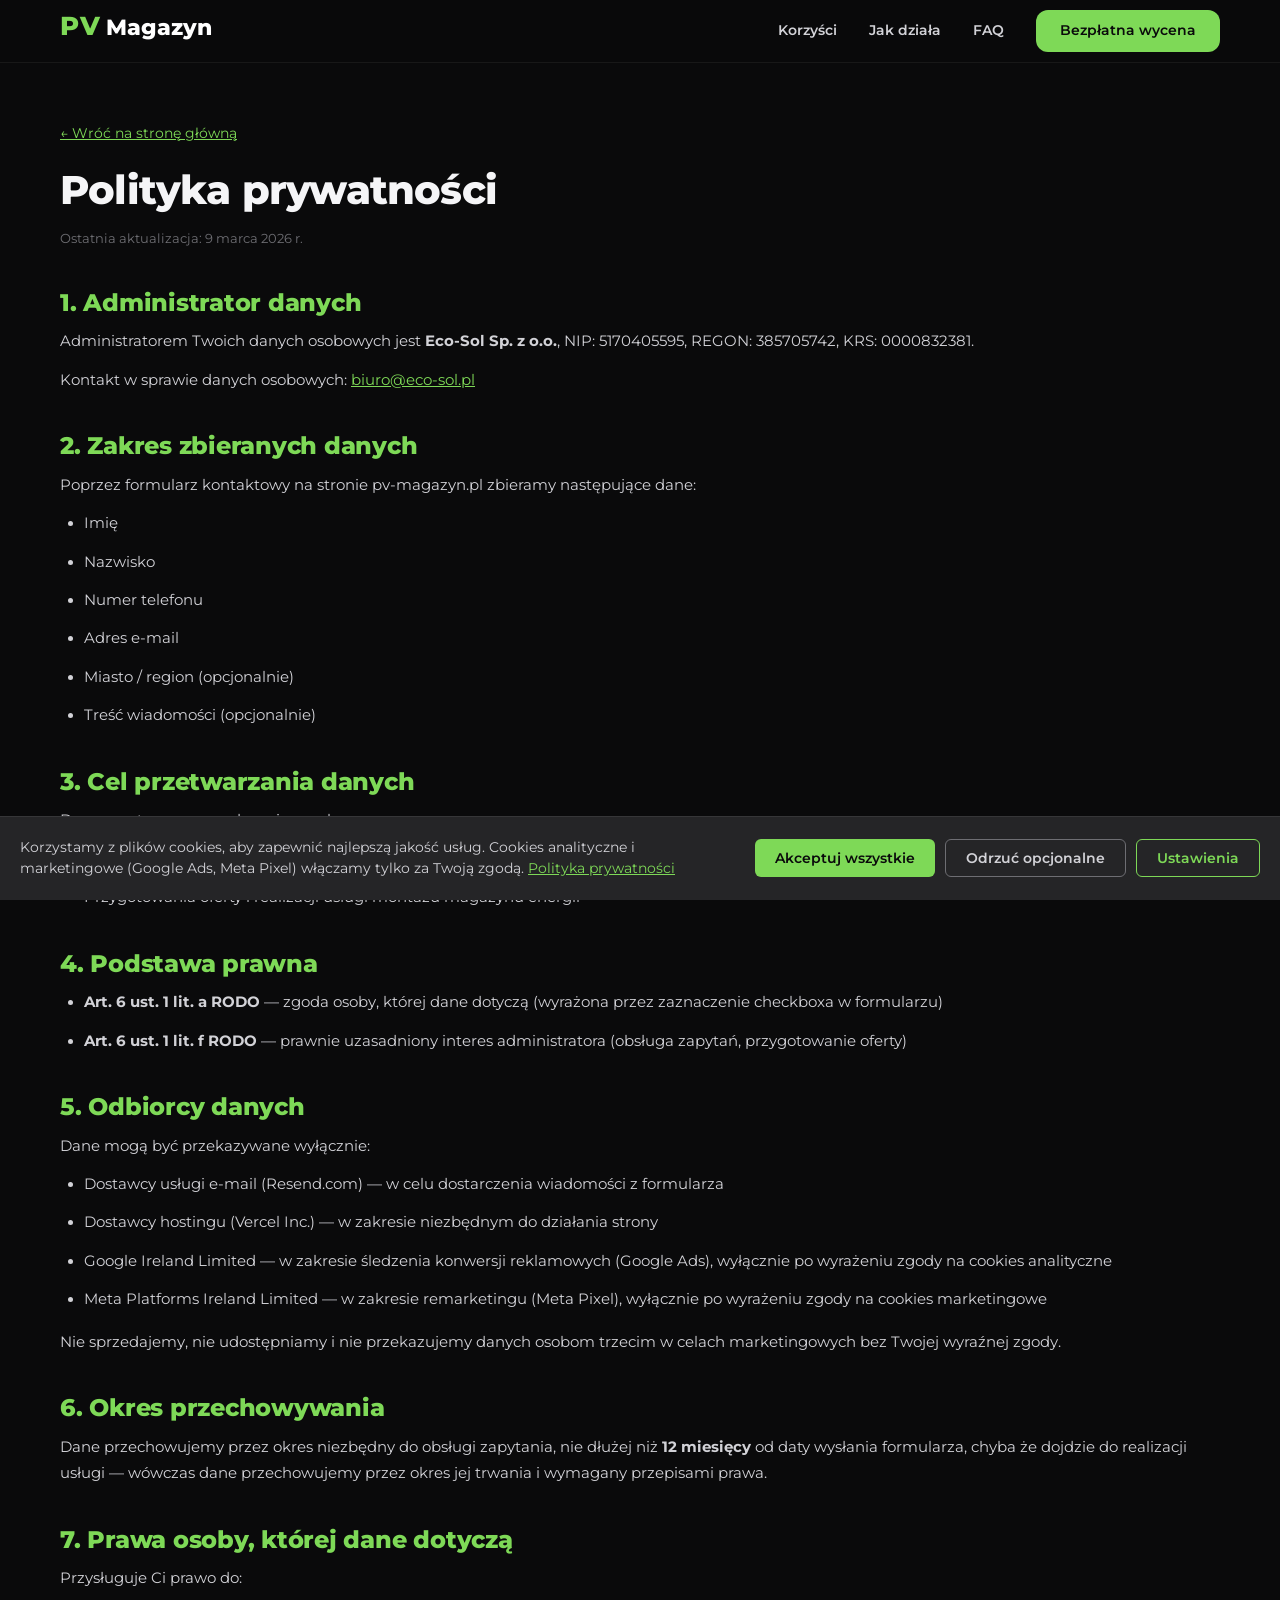
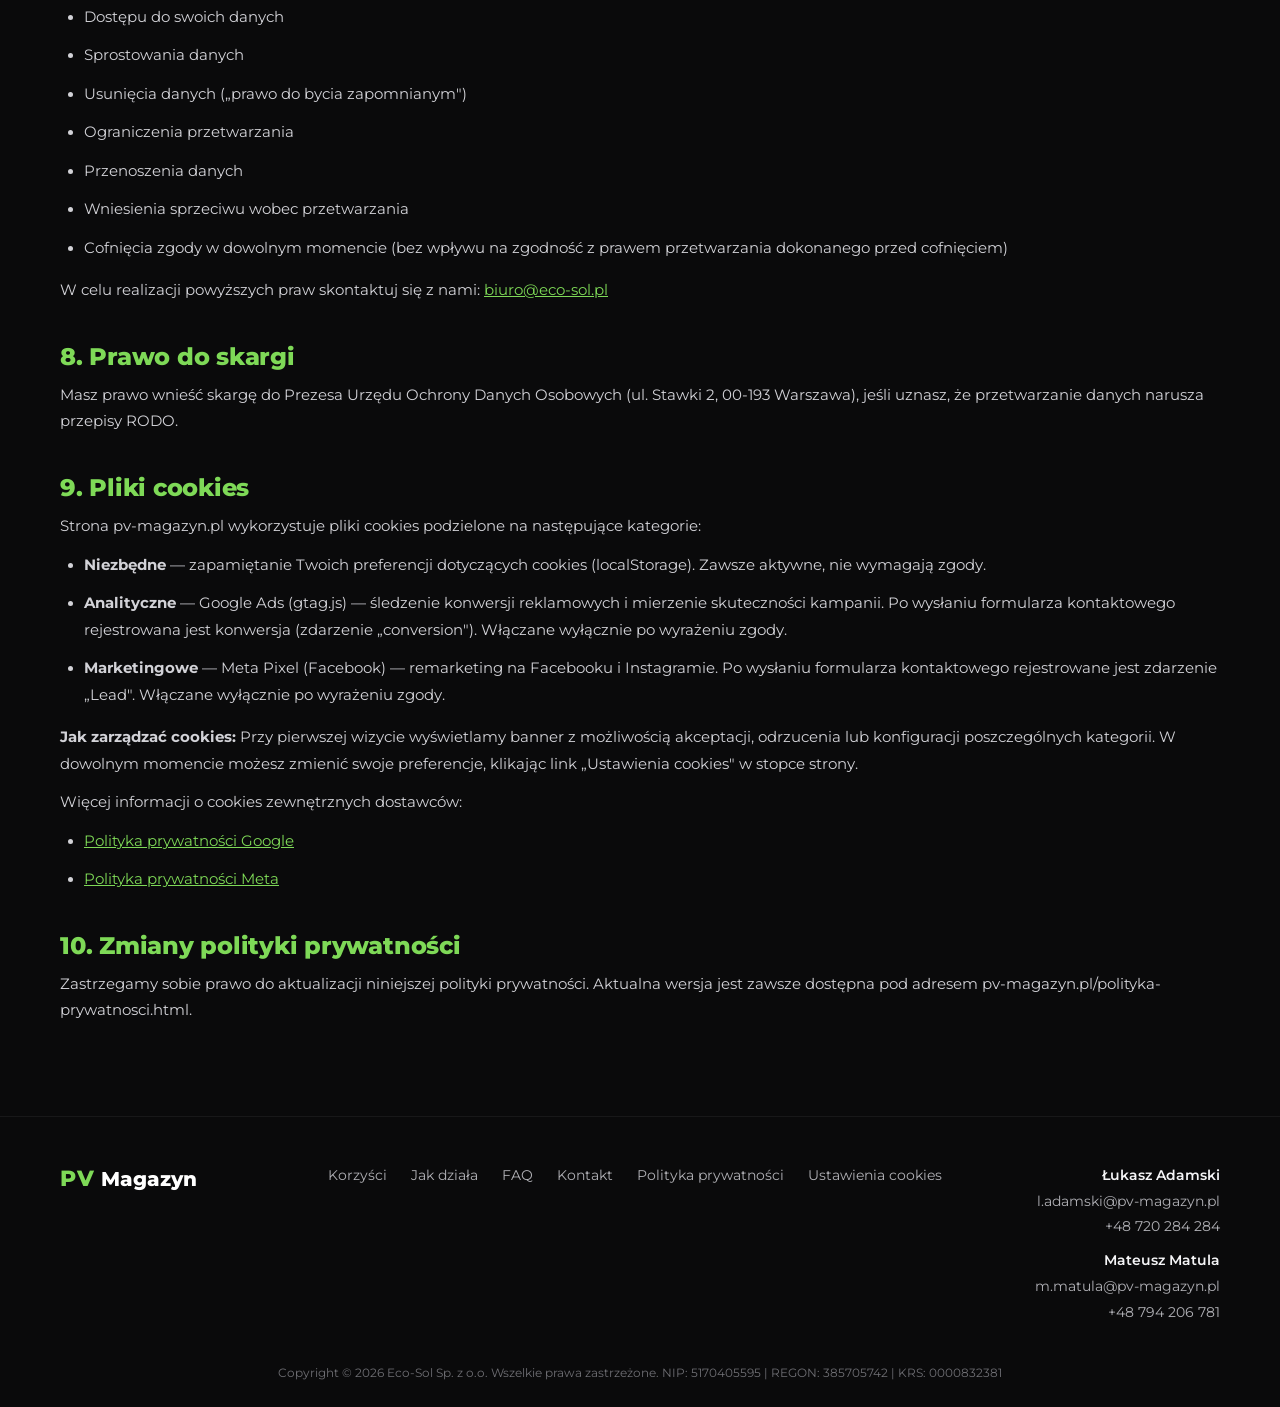
==== commit 305121f1: "content: rewrite privacy policy to match retrofit24.pl structure Restructured sections: separate leg" ====
--- a/polityka-prywatnosci.html
+++ b/polityka-prywatnosci.html
@@ -46,108 +46,83 @@
 <!-- ========== PRIVACY POLICY ========== -->
 <section class="privacy-page">
   <div class="container">
+    <a href="/" class="privacy-back">&larr; Wróć na stronę główną</a>
     <h1>Polityka prywatności</h1>
-    <p class="last-updated">Ostatnia aktualizacja: 9 marca 2026</p>
+    <p class="last-updated">Ostatnia aktualizacja: 9 marca 2026 r.</p>
 
     <h2>1. Administrator danych</h2>
-    <p>Administratorem danych osobowych jest:</p>
-    <p>
-      <strong>Eco-Sol Sp. z o.o.</strong><br>
-      NIP: 5170405595<br>
-      REGON: 385705742<br>
-      KRS: 0000832381<br>
-      E-mail: <a href="mailto:l.adamski@pv-magazyn.pl">l.adamski@pv-magazyn.pl</a>
-    </p>
+    <p>Administratorem Twoich danych osobowych jest <strong>Eco-Sol Sp. z o.o.</strong>, NIP: 5170405595, REGON: 385705742, KRS: 0000832381.</p>
+    <p>Kontakt w sprawie danych osobowych: <a href="mailto:biuro@eco-sol.pl">biuro@eco-sol.pl</a></p>
 
     <h2>2. Zakres zbieranych danych</h2>
-    <p>Zbieramy dane osobowe podane dobrowolnie przez użytkowników w formularzu kontaktowym:</p>
+    <p>Poprzez formularz kontaktowy na stronie pv-magazyn.pl zbieramy następujące dane:</p>
     <ul>
-      <li>Imię i nazwisko</li>
+      <li>Imię</li>
+      <li>Nazwisko</li>
       <li>Numer telefonu</li>
       <li>Adres e-mail</li>
-      <li>Miasto zamieszkania</li>
-      <li>Informacje o instalacji PV (opcjonalnie)</li>
+      <li>Miasto / region (opcjonalnie)</li>
       <li>Treść wiadomości (opcjonalnie)</li>
     </ul>
 
-    <h2>3. Cel i podstawa przetwarzania</h2>
-    <p>Dane osobowe przetwarzane są w następujących celach:</p>
+    <h2>3. Cel przetwarzania danych</h2>
+    <p>Dane przetwarzamy wyłącznie w celu:</p>
     <ul>
-      <li><strong>Obsługa zapytań</strong> — odpowiedź na wiadomości przesłane przez formularz kontaktowy (art. 6 ust. 1 lit. b RODO — działania na żądanie osoby przed zawarciem umowy)</li>
-      <li><strong>Analityka</strong> — mierzenie skuteczności kampanii reklamowych za pomocą Google Ads, wyłącznie po udzieleniu zgody (art. 6 ust. 1 lit. a RODO)</li>
-      <li><strong>Marketing</strong> — remarketing za pomocą Meta Pixel (Facebook/Instagram), wyłącznie po udzieleniu zgody (art. 6 ust. 1 lit. a RODO)</li>
+      <li>Obsługi zapytania — odpowiedzi na wiadomość wysłaną przez formularz kontaktowy</li>
+      <li>Przygotowania oferty i realizacji usługi montażu magazynu energii</li>
     </ul>
 
-    <h2>4. Odbiorcy danych</h2>
-    <p>Dane osobowe mogą być przekazywane następującym podmiotom:</p>
+    <h2>4. Podstawa prawna</h2>
     <ul>
-      <li><strong>Resend Inc.</strong> — dostawca usługi wysyłki e-mail (przetwarzanie formularza kontaktowego)</li>
-      <li><strong>Vercel Inc.</strong> — hosting strony internetowej</li>
-      <li><strong>Google Ireland Limited</strong> — śledzenie konwersji Google Ads (gtag.js), wyłącznie po udzieleniu zgody na cookies analityczne</li>
-      <li><strong>Meta Platforms Ireland Limited</strong> — remarketing Meta Pixel (Facebook), wyłącznie po udzieleniu zgody na cookies marketingowe</li>
+      <li><strong>Art. 6 ust. 1 lit. a RODO</strong> — zgoda osoby, której dane dotyczą (wyrażona przez zaznaczenie checkboxa w formularzu)</li>
+      <li><strong>Art. 6 ust. 1 lit. f RODO</strong> — prawnie uzasadniony interes administratora (obsługa zapytań, przygotowanie oferty)</li>
     </ul>
 
-    <h2>5. Pliki cookies</h2>
-    <p>Strona korzysta z plików cookies podzielonych na trzy kategorie:</p>
+    <h2>5. Odbiorcy danych</h2>
+    <p>Dane mogą być przekazywane wyłącznie:</p>
+    <ul>
+      <li>Dostawcy usługi e-mail (Resend.com) — w celu dostarczenia wiadomości z formularza</li>
+      <li>Dostawcy hostingu (Vercel Inc.) — w zakresie niezbędnym do działania strony</li>
+      <li>Google Ireland Limited — w zakresie śledzenia konwersji reklamowych (Google Ads), wyłącznie po wyrażeniu zgody na cookies analityczne</li>
+      <li>Meta Platforms Ireland Limited — w zakresie remarketingu (Meta Pixel), wyłącznie po wyrażeniu zgody na cookies marketingowe</li>
+    </ul>
+    <p>Nie sprzedajemy, nie udostępniamy i nie przekazujemy danych osobom trzecim w celach marketingowych bez Twojej wyraźnej zgody.</p>
 
-    <h3>5.1. Niezbędne (zawsze aktywne)</h3>
+    <h2>6. Okres przechowywania</h2>
+    <p>Dane przechowujemy przez okres niezbędny do obsługi zapytania, nie dłużej niż <strong>12 miesięcy</strong> od daty wysłania formularza, chyba że dojdzie do realizacji usługi — wówczas dane przechowujemy przez okres jej trwania i wymagany przepisami prawa.</p>
+
+    <h2>7. Prawa osoby, której dane dotyczą</h2>
+    <p>Przysługuje Ci prawo do:</p>
     <ul>
-      <li><strong>cookieConsent</strong> (localStorage) — przechowuje informację o wybranych preferencjach cookies. Ważność: 12 miesięcy.</li>
+      <li>Dostępu do swoich danych</li>
+      <li>Sprostowania danych</li>
+      <li>Usunięcia danych („prawo do bycia zapomnianym")</li>
+      <li>Ograniczenia przetwarzania</li>
+      <li>Przenoszenia danych</li>
+      <li>Wniesienia sprzeciwu wobec przetwarzania</li>
+      <li>Cofnięcia zgody w dowolnym momencie (bez wpływu na zgodność z prawem przetwarzania dokonanego przed cofnięciem)</li>
+    </ul>
+    <p>W celu realizacji powyższych praw skontaktuj się z nami: <a href="mailto:biuro@eco-sol.pl">biuro@eco-sol.pl</a></p>
+
+    <h2>8. Prawo do skargi</h2>
+    <p>Masz prawo wnieść skargę do Prezesa Urzędu Ochrony Danych Osobowych (ul. Stawki 2, 00-193 Warszawa), jeśli uznasz, że przetwarzanie danych narusza przepisy RODO.</p>
+
+    <h2>9. Pliki cookies</h2>
+    <p>Strona pv-magazyn.pl wykorzystuje pliki cookies podzielone na następujące kategorie:</p>
+    <ul>
+      <li><strong>Niezbędne</strong> — zapamiętanie Twoich preferencji dotyczących cookies (localStorage). Zawsze aktywne, nie wymagają zgody.</li>
+      <li><strong>Analityczne</strong> — Google Ads (gtag.js) — śledzenie konwersji reklamowych i mierzenie skuteczności kampanii. Po wysłaniu formularza kontaktowego rejestrowana jest konwersja (zdarzenie „conversion"). Włączane wyłącznie po wyrażeniu zgody.</li>
+      <li><strong>Marketingowe</strong> — Meta Pixel (Facebook) — remarketing na Facebooku i Instagramie. Po wysłaniu formularza kontaktowego rejestrowane jest zdarzenie „Lead". Włączane wyłącznie po wyrażeniu zgody.</li>
+    </ul>
+    <p><strong>Jak zarządzać cookies:</strong> Przy pierwszej wizycie wyświetlamy banner z możliwością akceptacji, odrzucenia lub konfiguracji poszczególnych kategorii. W dowolnym momencie możesz zmienić swoje preferencje, klikając link „Ustawienia cookies" w stopce strony.</p>
+    <p>Więcej informacji o cookies zewnętrznych dostawców:</p>
+    <ul>
+      <li><a href="https://policies.google.com/privacy" target="_blank" rel="noopener">Polityka prywatności Google</a></li>
+      <li><a href="https://www.facebook.com/privacy/policy/" target="_blank" rel="noopener">Polityka prywatności Meta</a></li>
     </ul>
 
-    <h3>5.2. Analityczne (wymagają zgody)</h3>
-    <ul>
-      <li><strong>Google Ads (gtag.js)</strong> — śledzenie konwersji i mierzenie skuteczności kampanii reklamowych Google Ads. Po przesłaniu formularza kontaktowego rejestrowane jest zdarzenie <code>conversion</code>.</li>
-    </ul>
-    <p>Polityka prywatności Google: <a href="https://policies.google.com/privacy" target="_blank" rel="noopener">policies.google.com/privacy</a></p>
-
-    <h3>5.3. Marketingowe (wymagają zgody)</h3>
-    <ul>
-      <li><strong>Meta Pixel (Facebook)</strong> — remarketing i wyświetlanie reklam na Facebooku i Instagramie. Po przesłaniu formularza kontaktowego rejestrowane jest zdarzenie <code>Lead</code>.</li>
-    </ul>
-    <p>Polityka prywatności Meta: <a href="https://www.facebook.com/privacy/policy/" target="_blank" rel="noopener">facebook.com/privacy/policy</a></p>
-
-    <h3>5.4. Zarządzanie zgodami</h3>
-    <p>Przy pierwszej wizycie wyświetlany jest baner z możliwością:</p>
-    <ul>
-      <li>Zaakceptowania wszystkich cookies</li>
-      <li>Odrzucenia opcjonalnych cookies</li>
-      <li>Przejścia do szczegółowych ustawień (wybór poszczególnych kategorii)</li>
-    </ul>
-    <p>Użytkownik może w dowolnym momencie zmienić swoje preferencje, klikając link <strong>„Ustawienia cookies"</strong> w stopce strony.</p>
-
-    <h2>6. Okres przechowywania danych</h2>
-    <ul>
-      <li><strong>Dane z formularza kontaktowego</strong> — do czasu zakończenia obsługi zapytania, nie dłużej niż 12 miesięcy od przesłania</li>
-      <li><strong>Preferencje cookies</strong> — 12 miesięcy od ostatniego ustawienia</li>
-      <li><strong>Dane w Google Ads / Meta Pixel</strong> — zgodnie z politykami prywatności tych usług</li>
-    </ul>
-
-    <h2>7. Prawa użytkownika</h2>
-    <p>Na podstawie RODO przysługują Ci następujące prawa:</p>
-    <ul>
-      <li>Prawo dostępu do swoich danych</li>
-      <li>Prawo do sprostowania danych</li>
-      <li>Prawo do usunięcia danych („prawo do bycia zapomnianym")</li>
-      <li>Prawo do ograniczenia przetwarzania</li>
-      <li>Prawo do przenoszenia danych</li>
-      <li>Prawo do cofnięcia zgody w dowolnym momencie (bez wpływu na zgodność z prawem przetwarzania przed cofnięciem)</li>
-      <li>Prawo do wniesienia skargi do Prezesa Urzędu Ochrony Danych Osobowych (PUODO)</li>
-    </ul>
-    <p>W celu realizacji swoich praw skontaktuj się z nami: <a href="mailto:l.adamski@pv-magazyn.pl">l.adamski@pv-magazyn.pl</a></p>
-
-    <h2>8. Bezpieczeństwo</h2>
-    <p>Stosujemy odpowiednie środki techniczne i organizacyjne w celu ochrony danych osobowych, w tym szyfrowanie połączenia (HTTPS/TLS), bezpieczne nagłówki HTTP oraz ograniczenie dostępu do danych.</p>
-
-    <h2>9. Zmiany polityki prywatności</h2>
-    <p>Zastrzegamy sobie prawo do aktualizacji niniejszej polityki prywatności. O istotnych zmianach poinformujemy poprzez aktualizację daty na górze dokumentu.</p>
-
-    <h2>10. Kontakt</h2>
-    <p>W sprawach związanych z ochroną danych osobowych prosimy o kontakt:</p>
-    <p>
-      E-mail: <a href="mailto:l.adamski@pv-magazyn.pl">l.adamski@pv-magazyn.pl</a><br>
-      Telefon: <a href="tel:+48720284284">+48 720 284 284</a>
-    </p>
+    <h2>10. Zmiany polityki prywatności</h2>
+    <p>Zastrzegamy sobie prawo do aktualizacji niniejszej polityki prywatności. Aktualna wersja jest zawsze dostępna pod adresem pv-magazyn.pl/polityka-prywatnosci.html.</p>
   </div>
 </section>
 
--- a/css/styles.css
+++ b/css/styles.css
@@ -1849,6 +1849,18 @@
   background: var(--black-deep);
 }
 
+.privacy-back {
+  display: inline-block;
+  font-size: 0.85rem;
+  color: var(--green);
+  margin-bottom: 24px;
+  transition: opacity var(--transition-fast);
+}
+
+.privacy-back:hover {
+  opacity: 0.7;
+}
+
 .privacy-page h1 {
   font-size: clamp(1.8rem, 4vw, 2.5rem);
   margin-bottom: 16px;
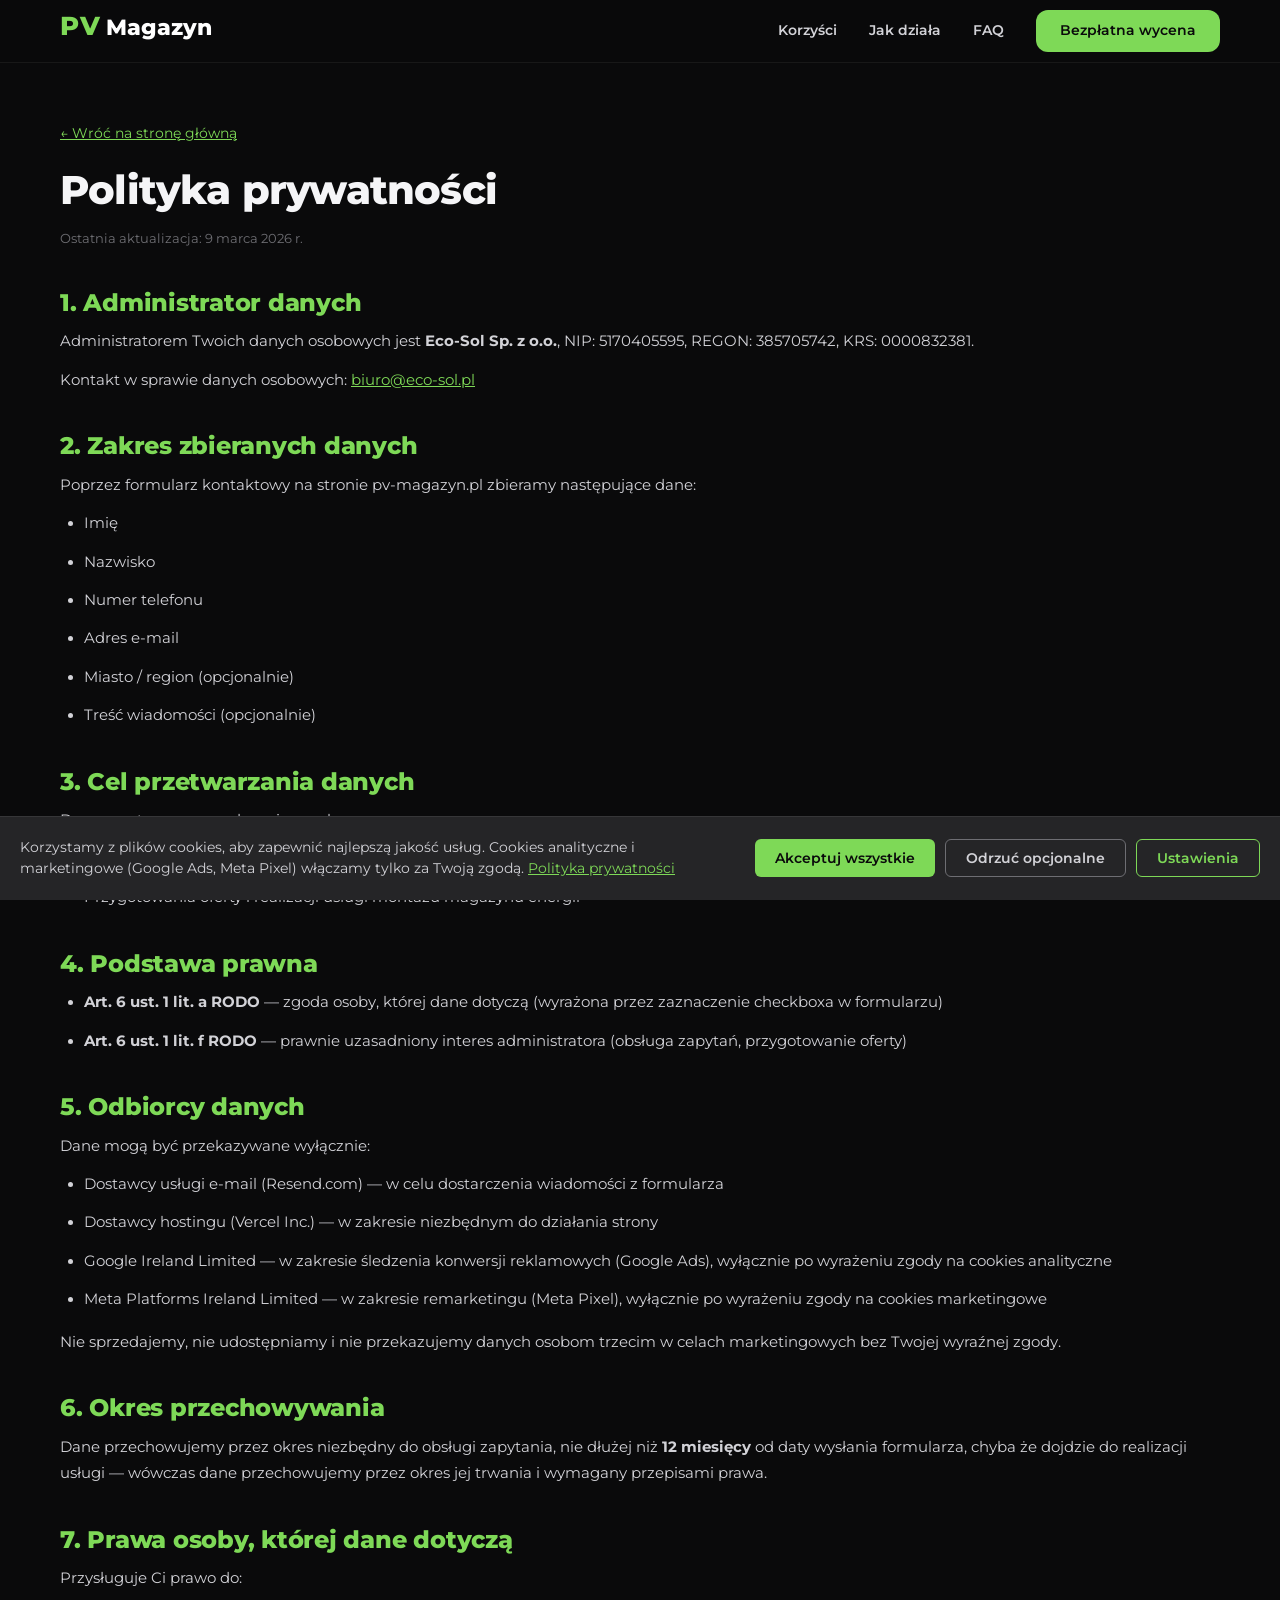
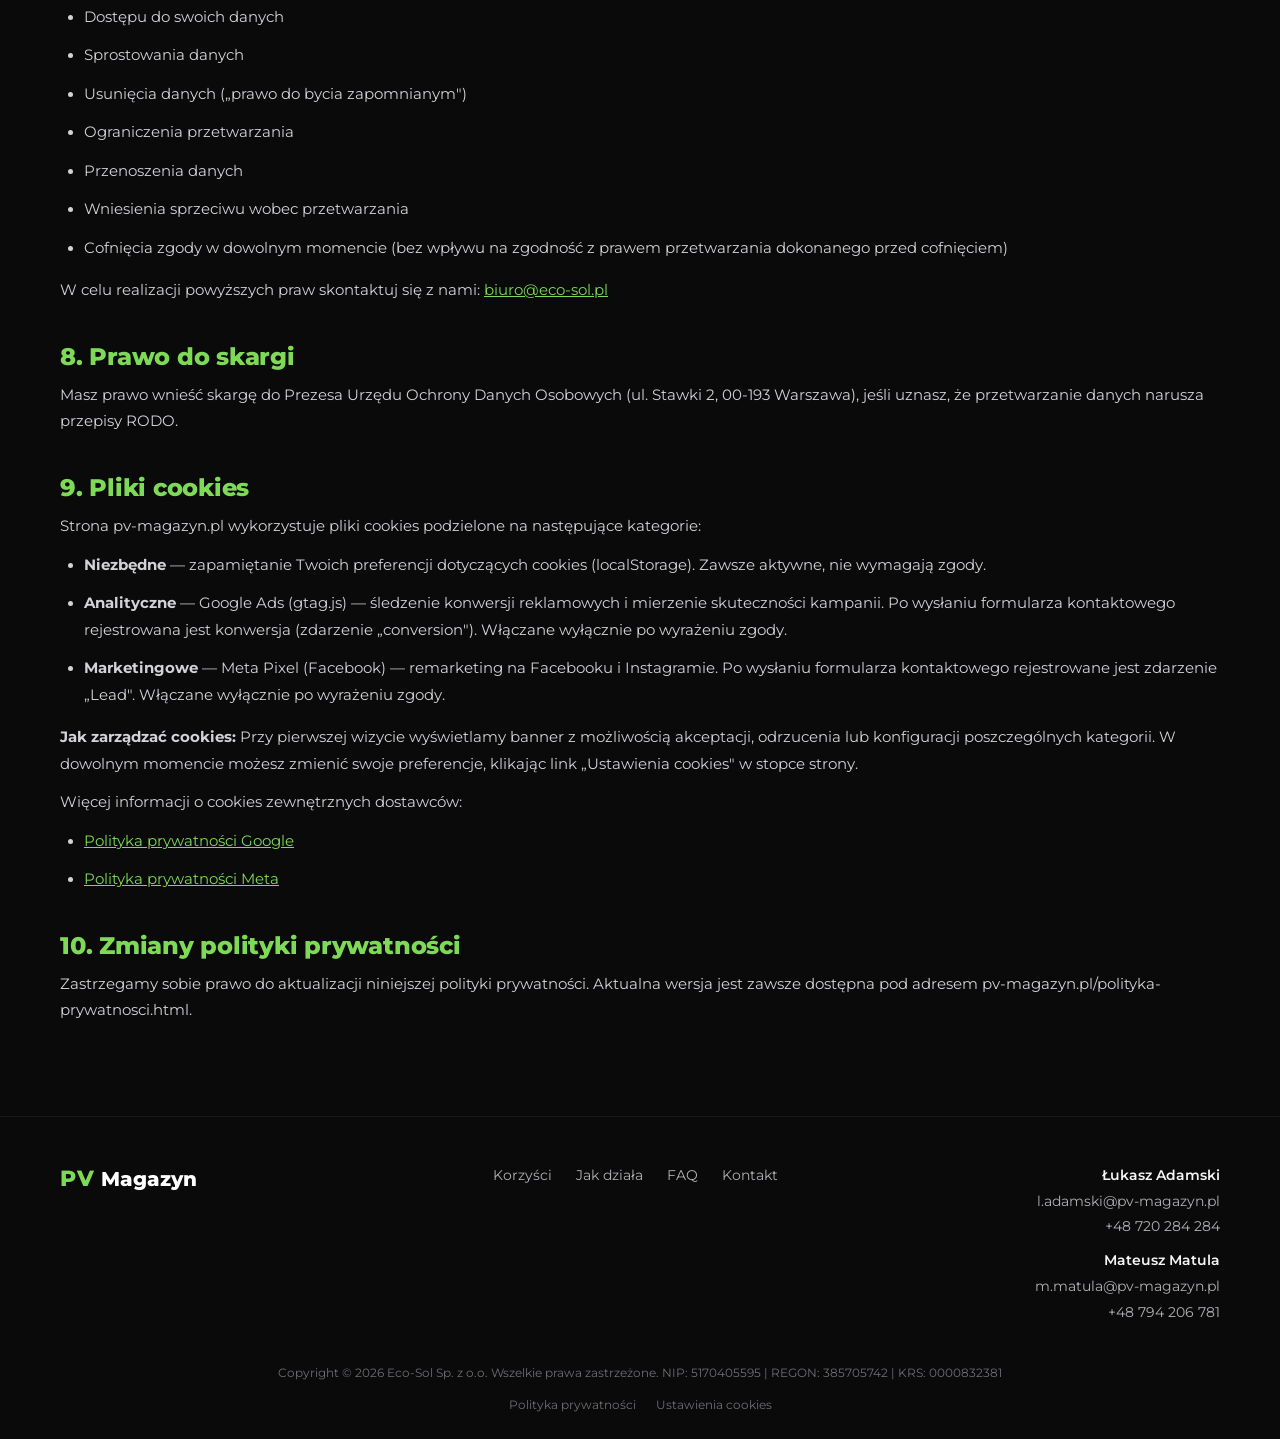
==== commit d8026c0d: "style: move privacy and cookie links to footer bottom section Co-Authored-By: Claude <noreply@anthro" ====
--- a/polityka-prywatnosci.html
+++ b/polityka-prywatnosci.html
@@ -142,8 +142,6 @@
         <a href="/#jak-dziala">Jak działa</a>
         <a href="/#faq">FAQ</a>
         <a href="/#kontakt">Kontakt</a>
-        <a href="polityka-prywatnosci.html">Polityka prywatności</a>
-        <a href="#" id="openCookieSettings">Ustawienia cookies</a>
       </div>
 
       <div class="footer-contact">
@@ -158,6 +156,10 @@
 
     <div class="footer-bottom">
       <p>Copyright &copy; 2026 Eco-Sol Sp. z o.o. Wszelkie prawa zastrzeżone. NIP: 5170405595 | REGON: 385705742 | KRS: 0000832381</p>
+      <p class="footer-bottom-links">
+        <a href="polityka-prywatnosci.html">Polityka prywatności</a>
+        <a href="#" id="openCookieSettings">Ustawienia cookies</a>
+      </p>
     </div>
   </div>
 </footer>
--- a/css/styles.css
+++ b/css/styles.css
@@ -1454,6 +1454,22 @@
   color: var(--gray-600);
 }
 
+.footer-bottom-links {
+  margin-top: 12px;
+  display: flex;
+  justify-content: center;
+  gap: 20px;
+}
+
+.footer-bottom-links a {
+  color: var(--gray-600);
+  transition: color var(--transition-fast);
+}
+
+.footer-bottom-links a:hover {
+  color: var(--green);
+}
+
 /* --- Scroll Animations --- */
 .reveal {
   opacity: 0;
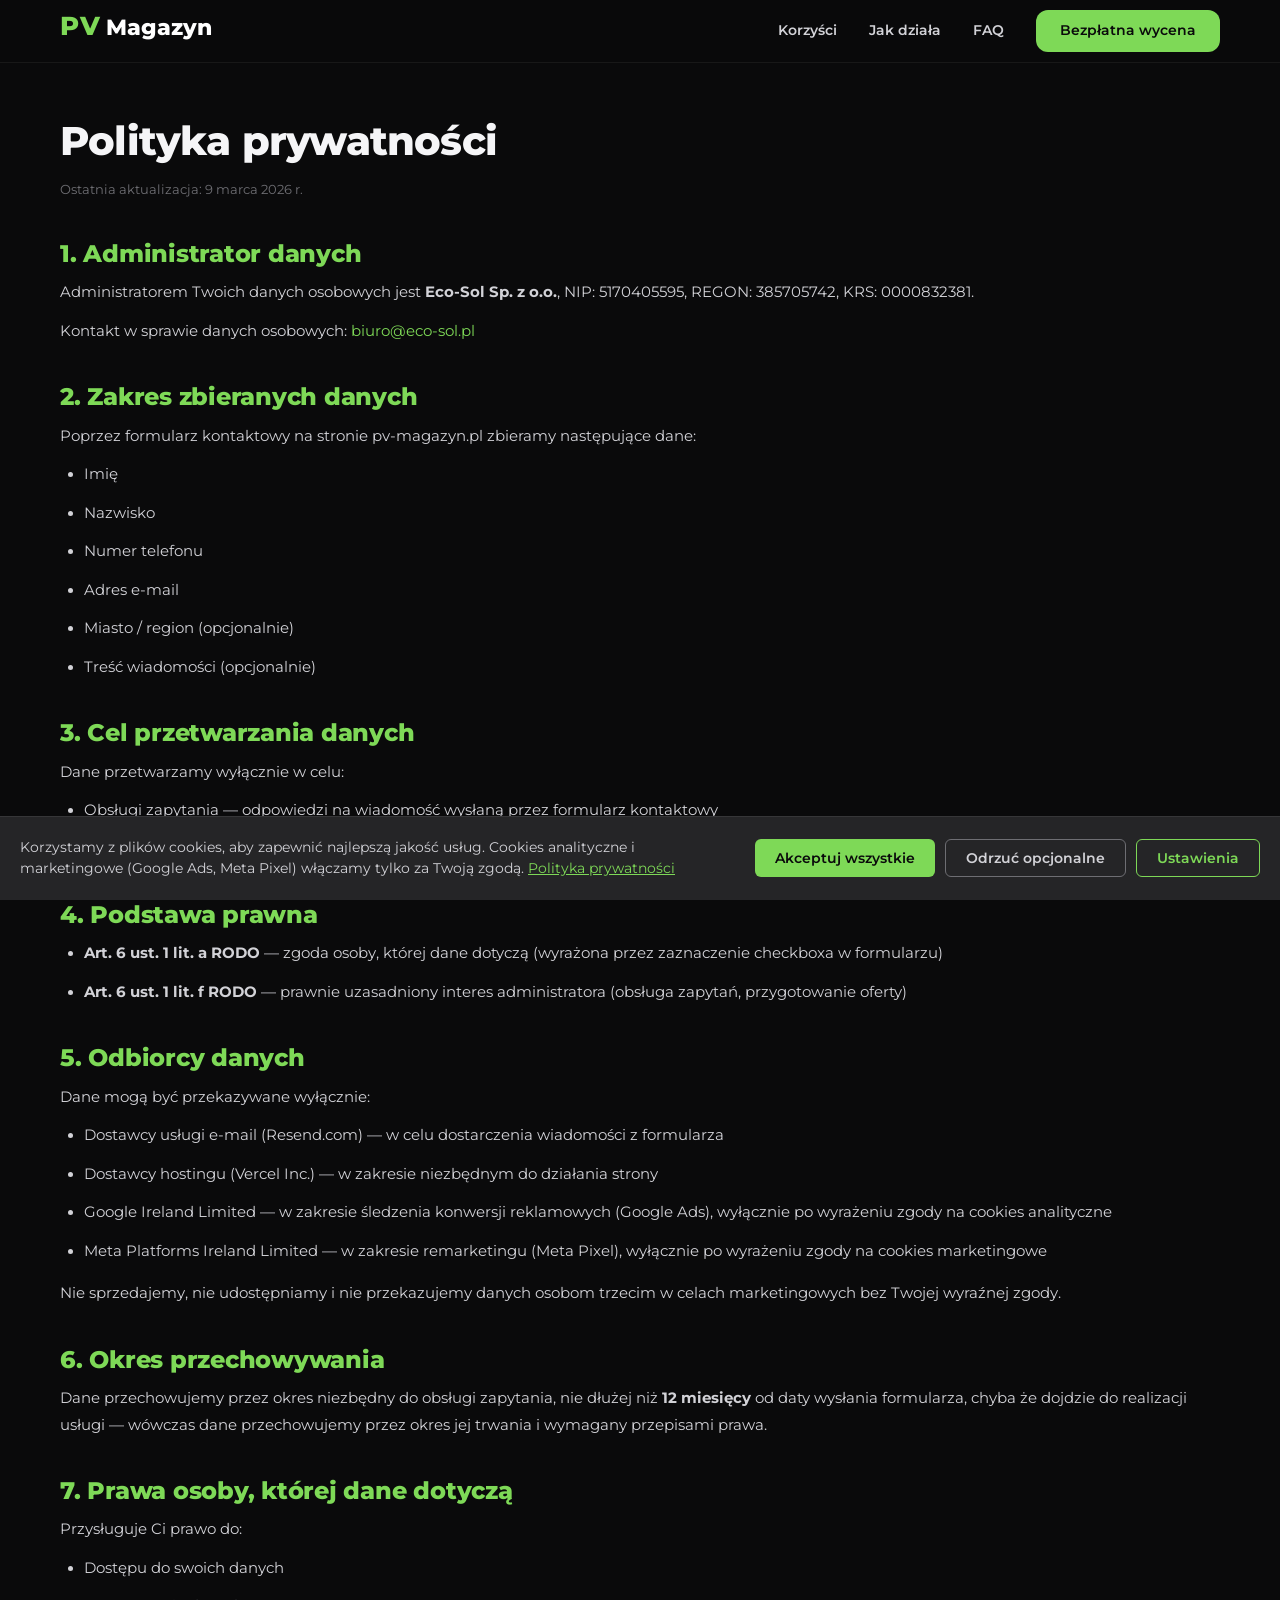
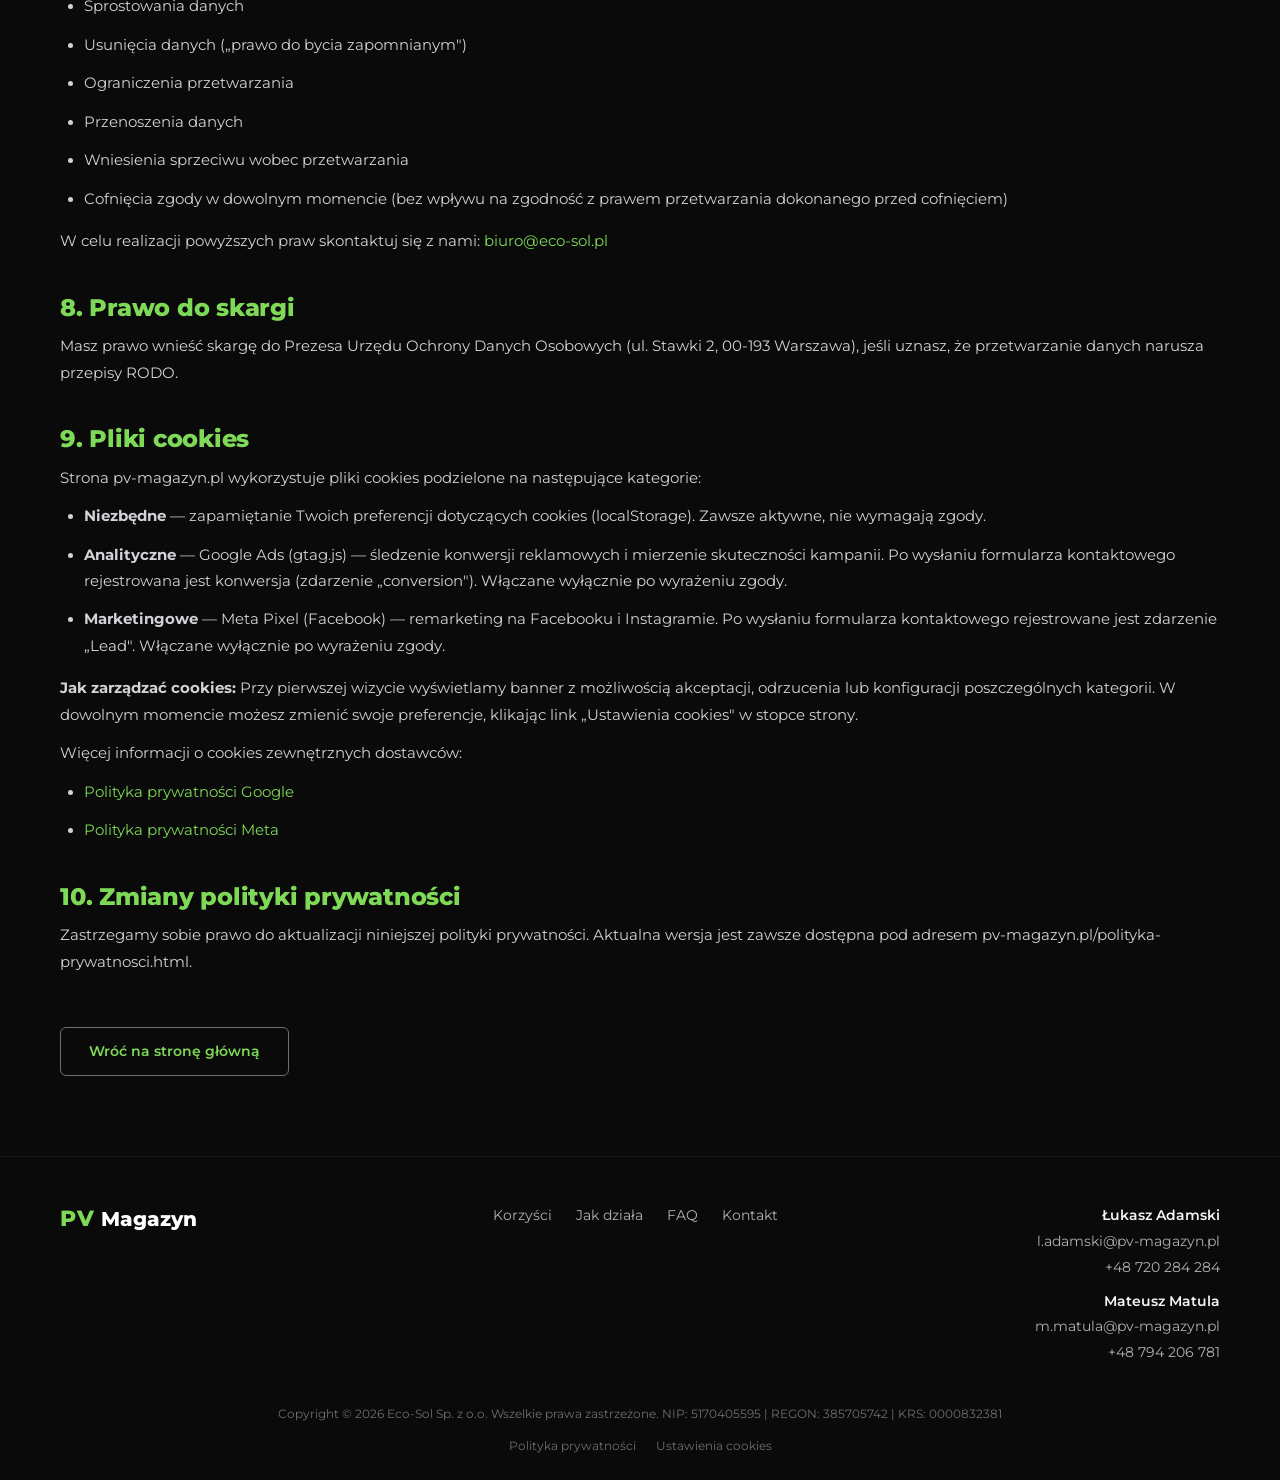
==== commit 9e70b7b6: "style: add back button to privacy page, remove link underlines Co-Authored-By: Claude <noreply@anthr" ====
--- a/polityka-prywatnosci.html
+++ b/polityka-prywatnosci.html
@@ -46,7 +46,6 @@
 <!-- ========== PRIVACY POLICY ========== -->
 <section class="privacy-page">
   <div class="container">
-    <a href="/" class="privacy-back">&larr; Wróć na stronę główną</a>
     <h1>Polityka prywatności</h1>
     <p class="last-updated">Ostatnia aktualizacja: 9 marca 2026 r.</p>
 
@@ -123,6 +122,8 @@
 
     <h2>10. Zmiany polityki prywatności</h2>
     <p>Zastrzegamy sobie prawo do aktualizacji niniejszej polityki prywatności. Aktualna wersja jest zawsze dostępna pod adresem pv-magazyn.pl/polityka-prywatnosci.html.</p>
+
+    <a href="/" class="privacy-back">Wróć na stronę główną</a>
   </div>
 </section>
 
--- a/css/styles.css
+++ b/css/styles.css
@@ -1867,14 +1867,21 @@
 
 .privacy-back {
   display: inline-block;
-  font-size: 0.85rem;
-  color: var(--green);
-  margin-bottom: 24px;
-  transition: opacity var(--transition-fast);
+  margin-top: 40px;
+  padding: 12px 28px;
+  font-size: 0.9rem;
+  font-weight: var(--fw-semi);
+  color: var(--gray-400);
+  border: 1px solid var(--gray-600);
+  border-radius: var(--radius-sm);
+  text-decoration: none;
+  transition: all var(--transition-fast);
 }
 
 .privacy-back:hover {
-  opacity: 0.7;
+  color: var(--green);
+  border-color: var(--green);
+  transform: translateY(-2px);
 }
 
 .privacy-page h1 {
@@ -1911,7 +1918,7 @@
 
 .privacy-page a {
   color: var(--green);
-  text-decoration: underline;
+  text-decoration: none;
 }
 
 .privacy-page .last-updated {
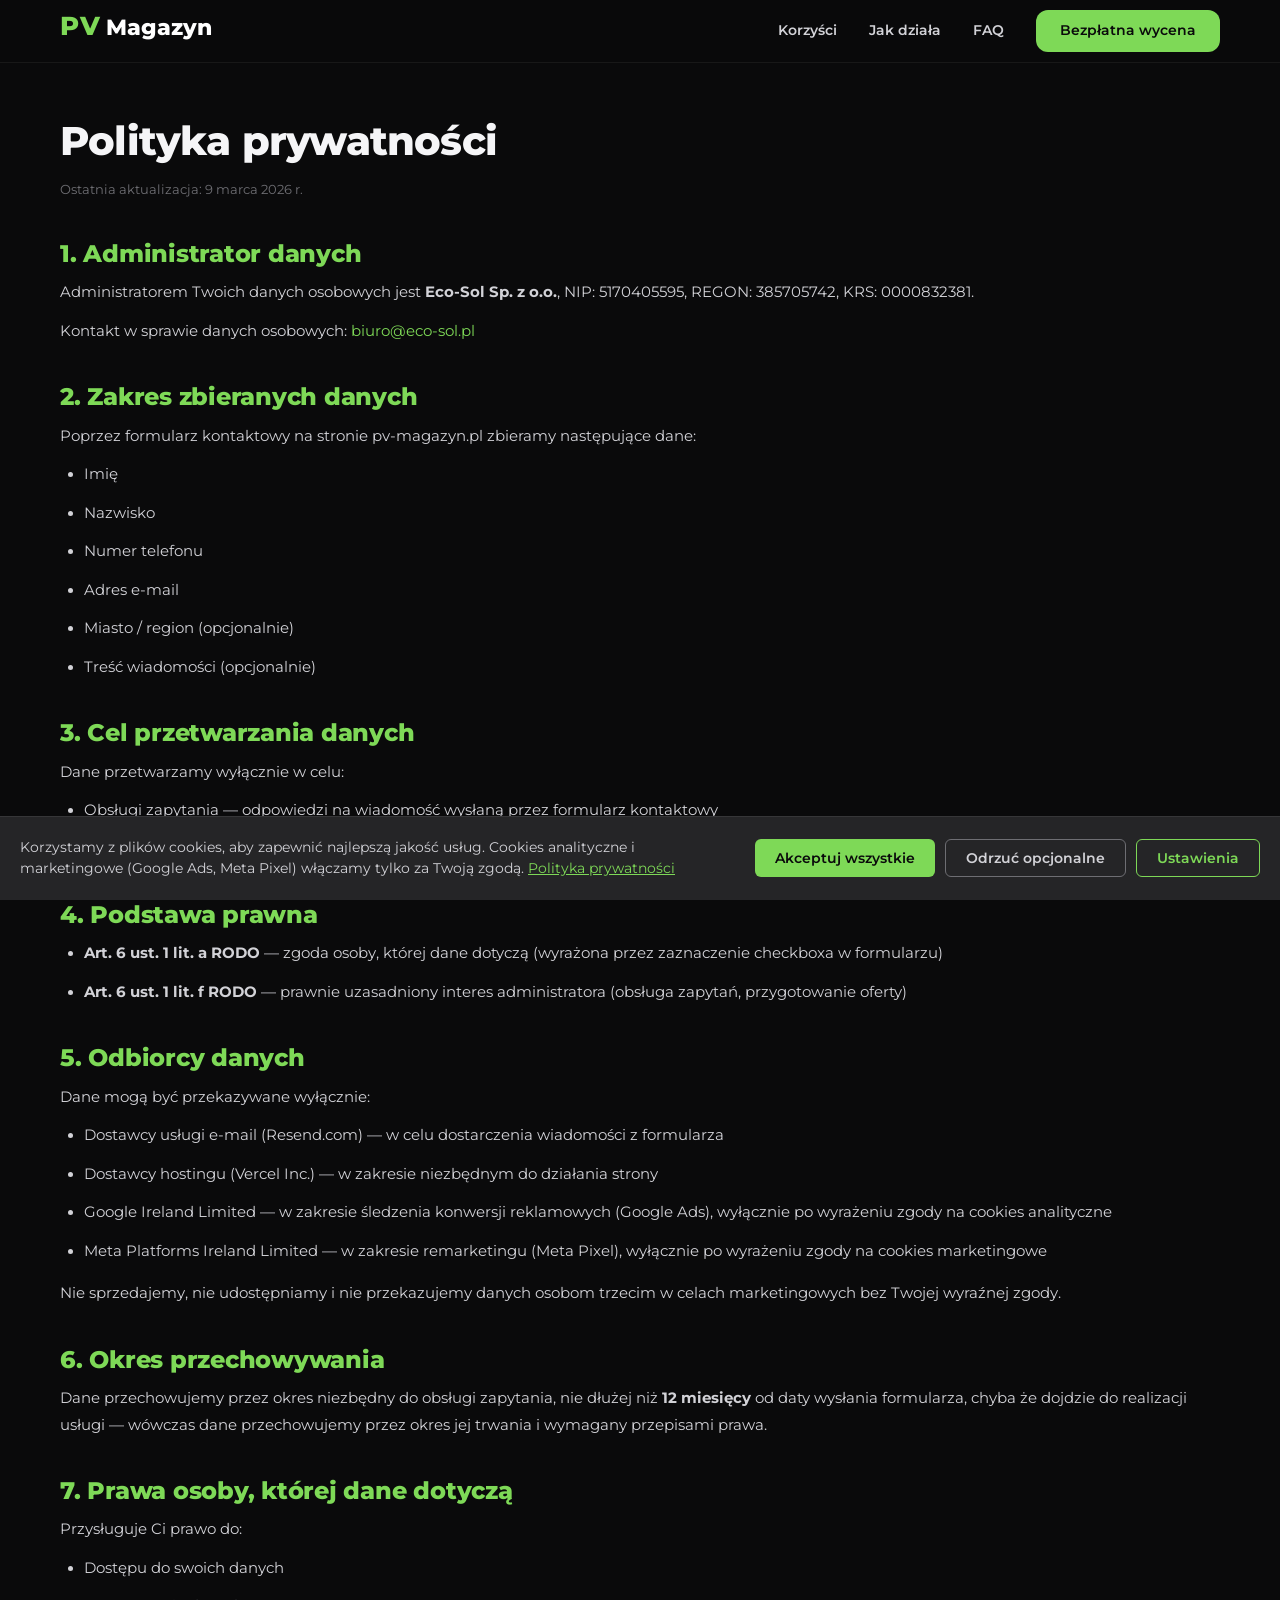
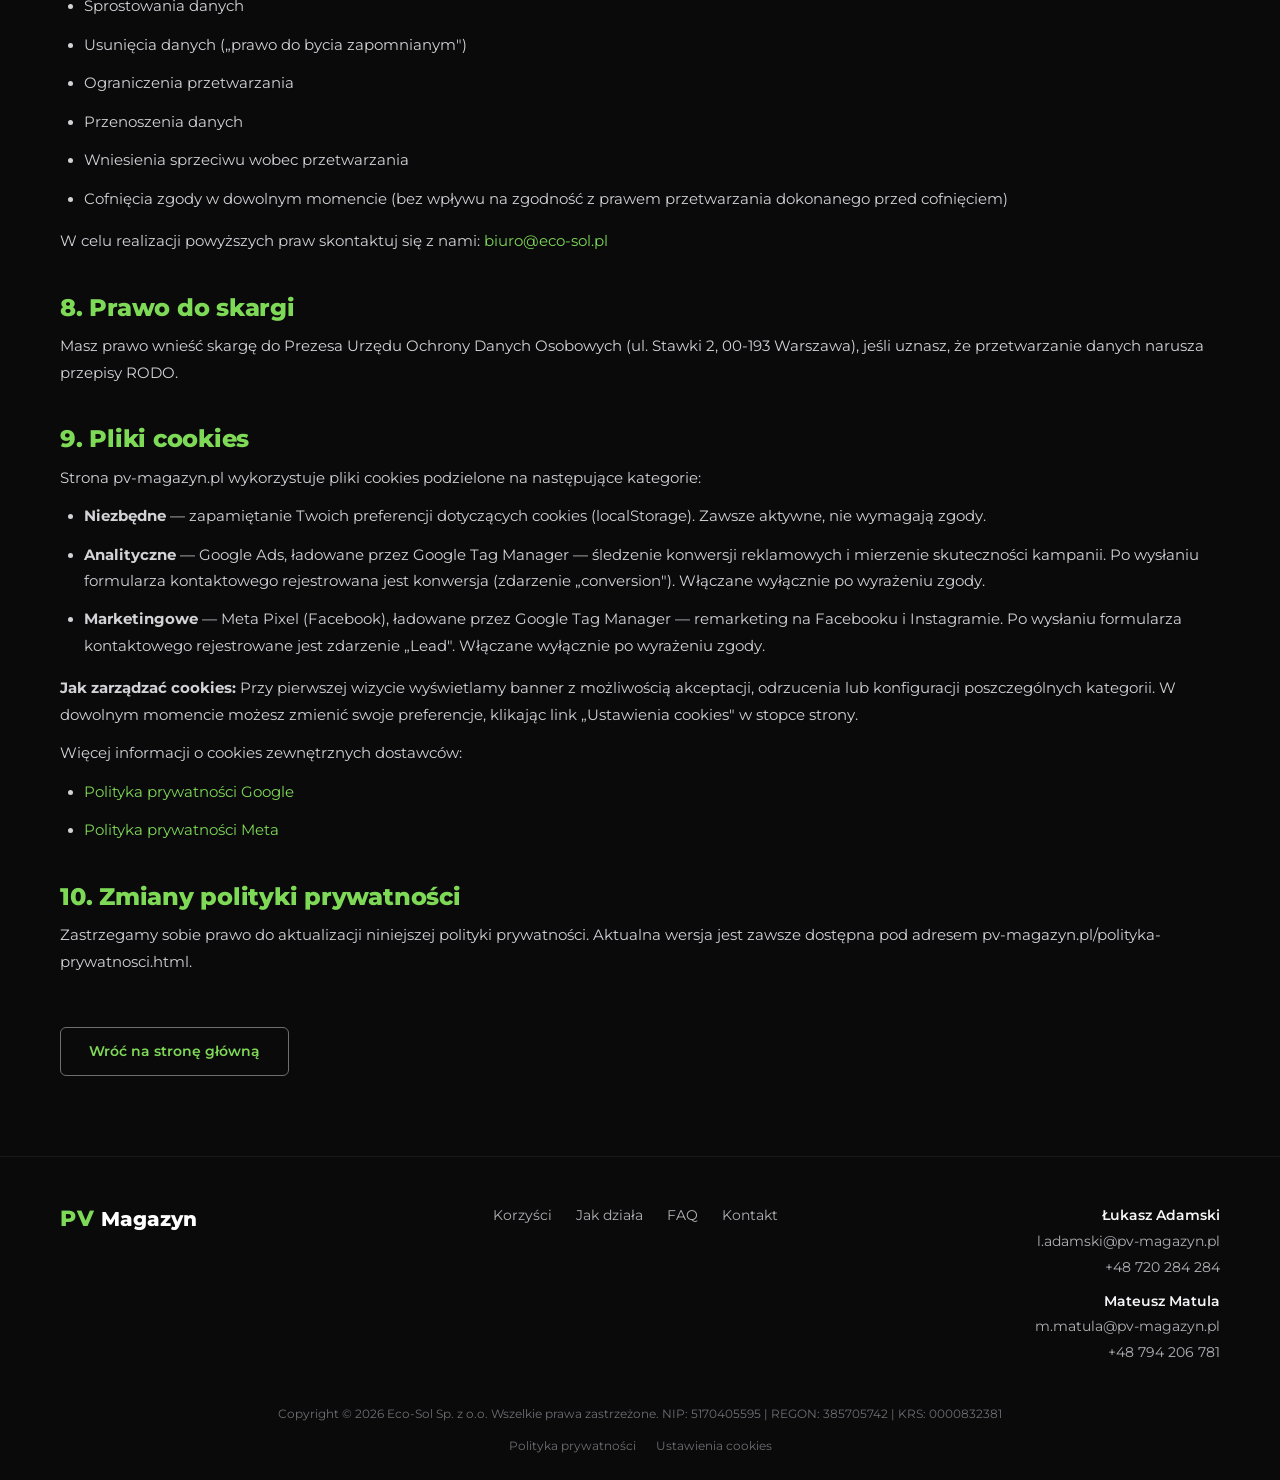
==== commit 14b35376: "feat: replace direct script injection with GTM + Consent Mode v2 Load Google Tag Manager container i" ====
--- a/polityka-prywatnosci.html
+++ b/polityka-prywatnosci.html
@@ -2,6 +2,25 @@
 <html lang="pl">
 <head>
   <meta charset="UTF-8">
+  <!-- Google Consent Mode v2 — domyślnie deny -->
+  <script>
+    window.dataLayer = window.dataLayer || [];
+    function gtag(){dataLayer.push(arguments);}
+    gtag('consent', 'default', {
+      'ad_storage': 'denied',
+      'ad_user_data': 'denied',
+      'ad_personalization': 'denied',
+      'analytics_storage': 'denied',
+      'wait_for_update': 500
+    });
+  </script>
+  <!-- Google Tag Manager -->
+  <script>(function(w,d,s,l,i){w[l]=w[l]||[];w[l].push({'gtm.start':
+  new Date().getTime(),event:'gtm.js'});var f=d.getElementsByTagName(s)[0],
+  j=d.createElement(s),dl=l!='dataLayer'?'&l='+l:'';j.async=true;j.src=
+  'https://www.googletagmanager.com/gtm.js?id='+i+dl;f.parentNode.insertBefore(j,f);
+  })(window,document,'script','dataLayer','GTM-XXXXXXX');</script>
+  <!-- End Google Tag Manager -->
   <meta name="viewport" content="width=device-width, initial-scale=1.0">
   <title>Polityka prywatności — PV Magazyn</title>
   <meta name="description" content="Polityka prywatności serwisu pv-magazyn.pl. Informacje o przetwarzaniu danych osobowych, plikach cookies i prawach użytkowników.">
@@ -14,6 +33,10 @@
   <link rel="stylesheet" href="css/styles.css">
 </head>
 <body>
+<!-- Google Tag Manager (noscript) -->
+<noscript><iframe src="https://www.googletagmanager.com/ns.html?id=GTM-XXXXXXX"
+height="0" width="0" style="display:none;visibility:hidden"></iframe></noscript>
+<!-- End Google Tag Manager (noscript) -->
 
 <!-- ========== NAVIGATION ========== -->
 <nav class="navbar scrolled" role="navigation" aria-label="Nawigacja główna">
@@ -110,8 +133,8 @@
     <p>Strona pv-magazyn.pl wykorzystuje pliki cookies podzielone na następujące kategorie:</p>
     <ul>
       <li><strong>Niezbędne</strong> — zapamiętanie Twoich preferencji dotyczących cookies (localStorage). Zawsze aktywne, nie wymagają zgody.</li>
-      <li><strong>Analityczne</strong> — Google Ads (gtag.js) — śledzenie konwersji reklamowych i mierzenie skuteczności kampanii. Po wysłaniu formularza kontaktowego rejestrowana jest konwersja (zdarzenie „conversion"). Włączane wyłącznie po wyrażeniu zgody.</li>
-      <li><strong>Marketingowe</strong> — Meta Pixel (Facebook) — remarketing na Facebooku i Instagramie. Po wysłaniu formularza kontaktowego rejestrowane jest zdarzenie „Lead". Włączane wyłącznie po wyrażeniu zgody.</li>
+      <li><strong>Analityczne</strong> — Google Ads, ładowane przez Google Tag Manager — śledzenie konwersji reklamowych i mierzenie skuteczności kampanii. Po wysłaniu formularza kontaktowego rejestrowana jest konwersja (zdarzenie „conversion"). Włączane wyłącznie po wyrażeniu zgody.</li>
+      <li><strong>Marketingowe</strong> — Meta Pixel (Facebook), ładowane przez Google Tag Manager — remarketing na Facebooku i Instagramie. Po wysłaniu formularza kontaktowego rejestrowane jest zdarzenie „Lead". Włączane wyłącznie po wyrażeniu zgody.</li>
     </ul>
     <p><strong>Jak zarządzać cookies:</strong> Przy pierwszej wizycie wyświetlamy banner z możliwością akceptacji, odrzucenia lub konfiguracji poszczególnych kategorii. W dowolnym momencie możesz zmienić swoje preferencje, klikając link „Ustawienia cookies" w stopce strony.</p>
     <p>Więcej informacji o cookies zewnętrznych dostawców:</p>
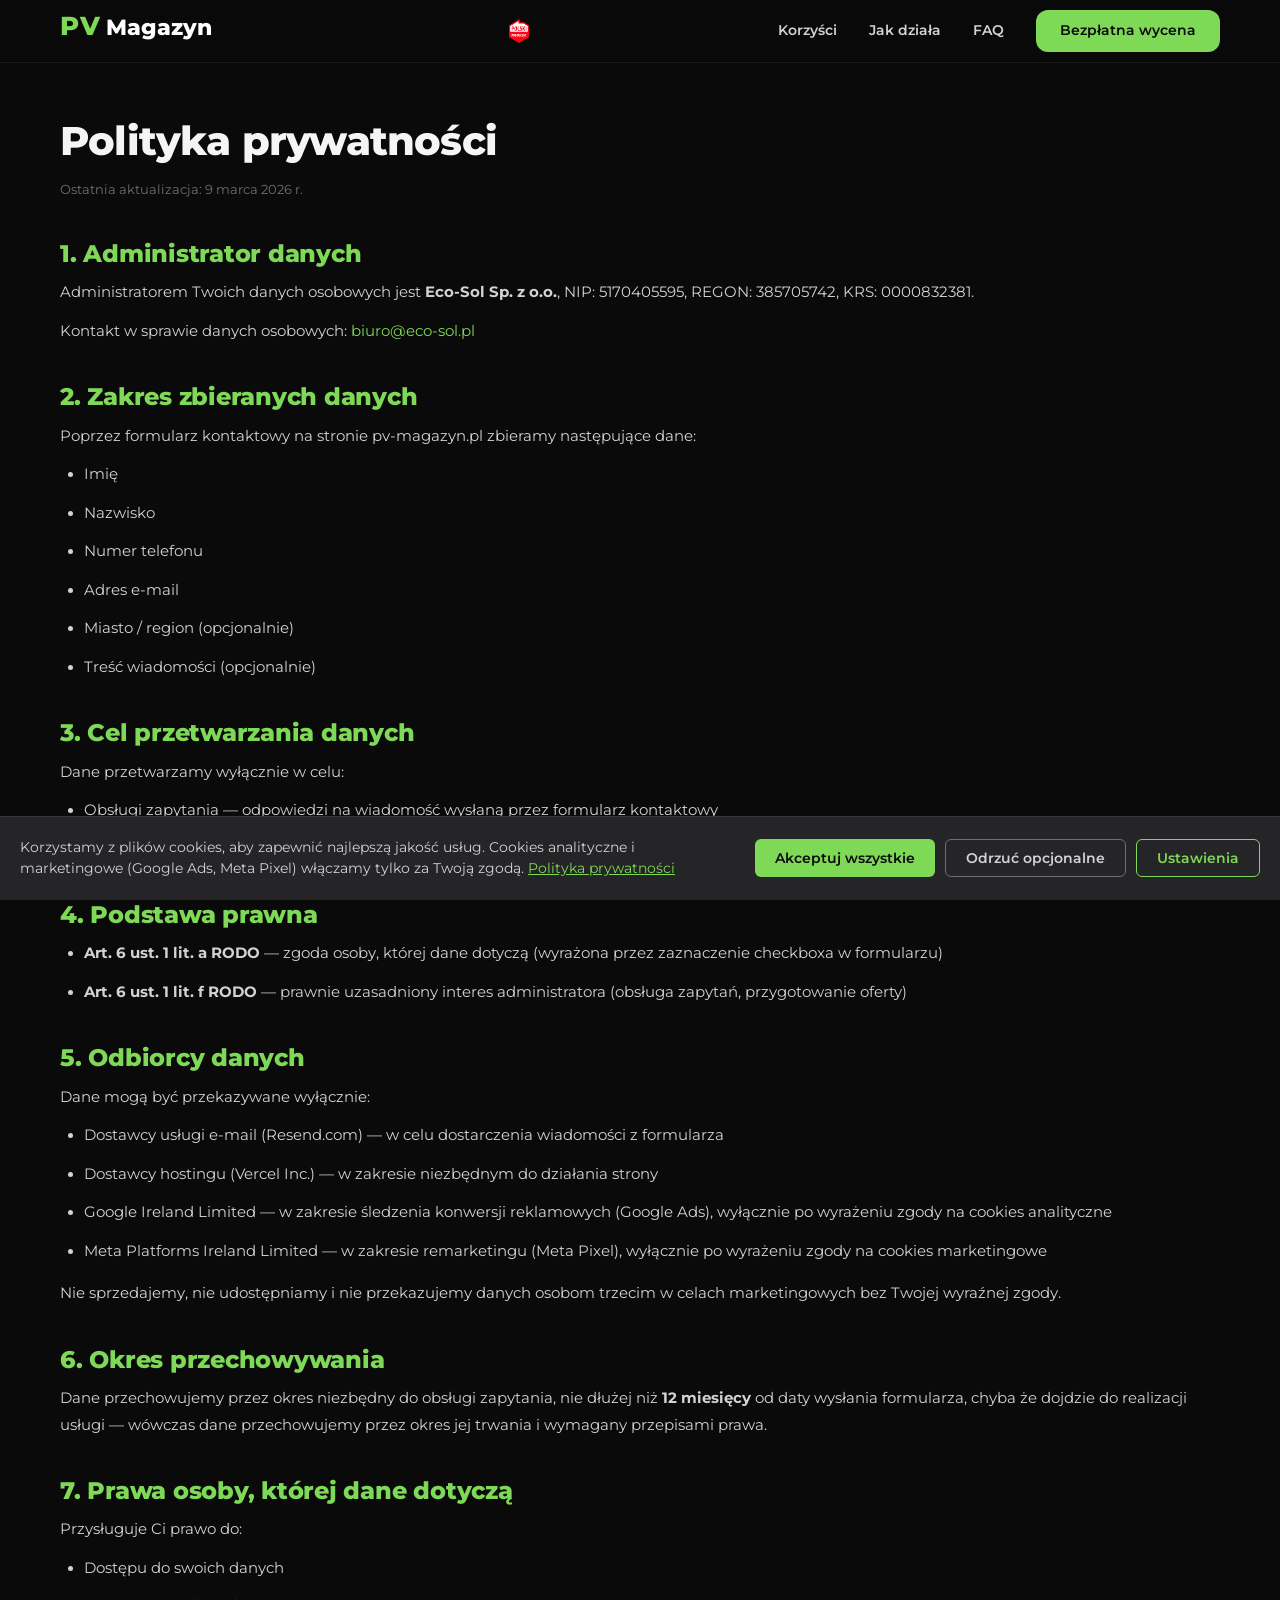
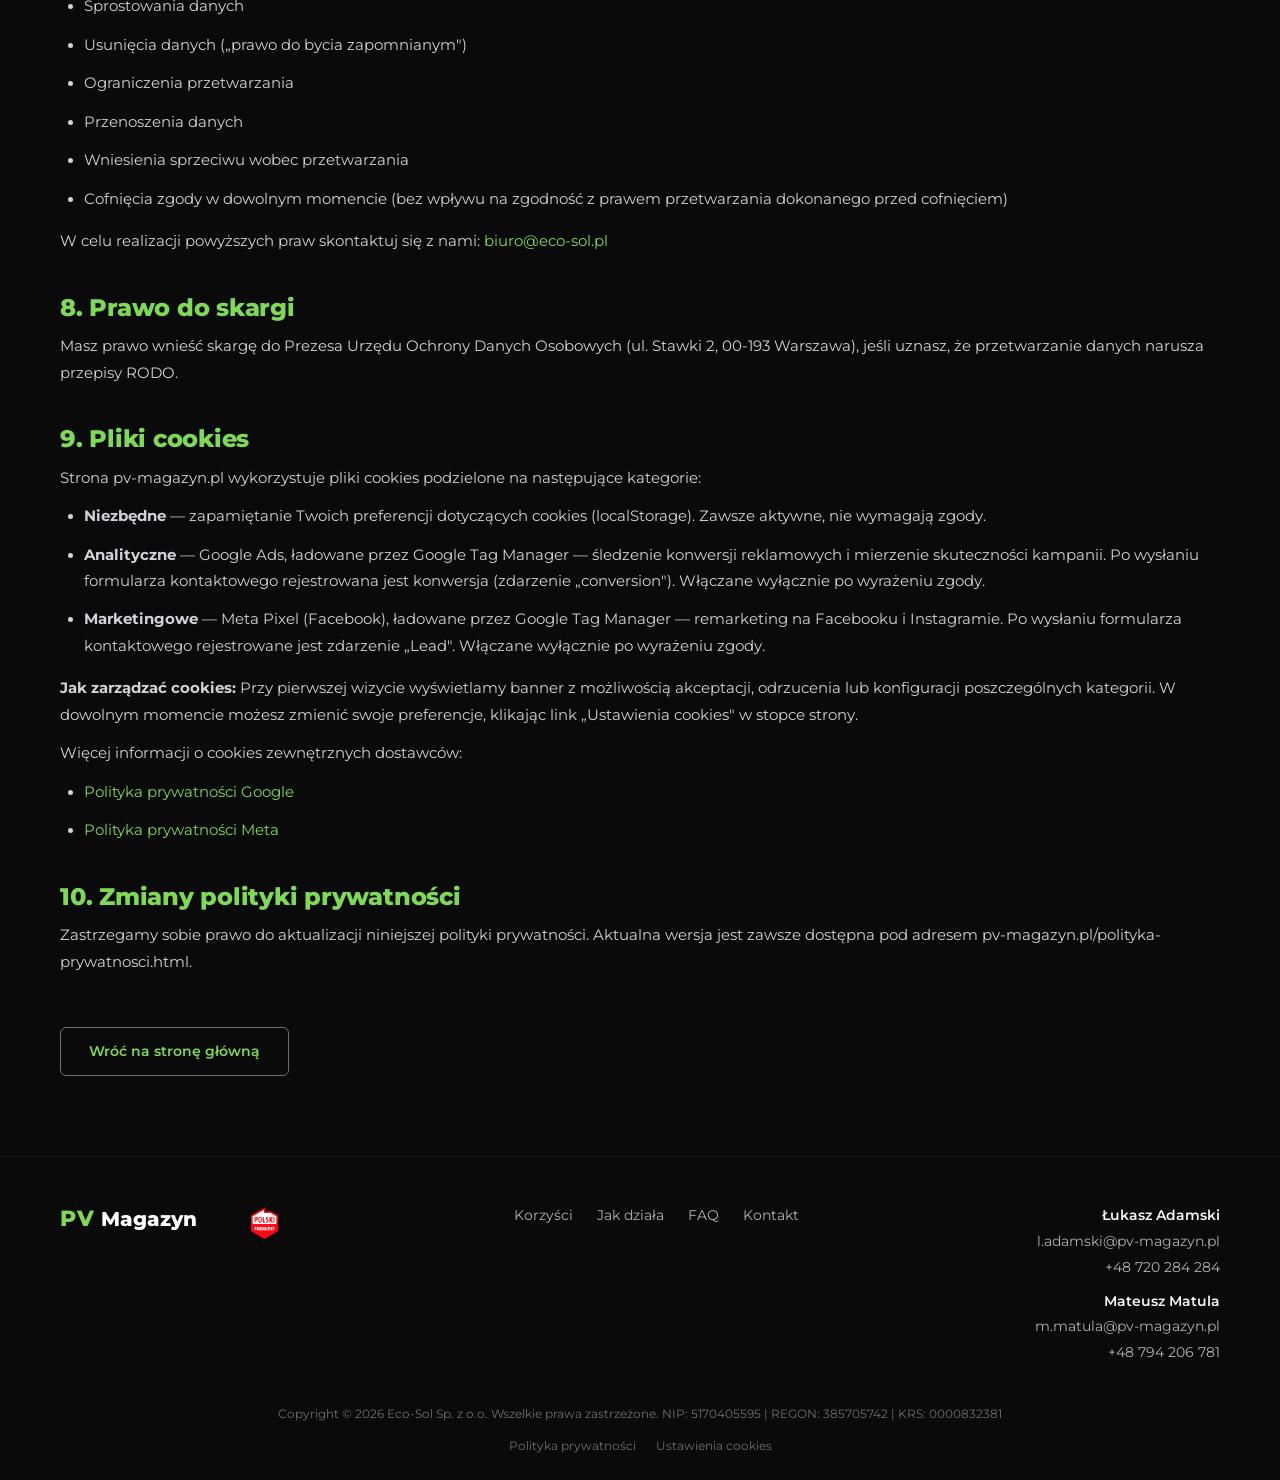
==== commit ac129e7a: "feat: remove certificate sections, move Polski Producent logo to nav/footer, add favicon Remove cert" ====
--- a/polityka-prywatnosci.html
+++ b/polityka-prywatnosci.html
@@ -19,13 +19,16 @@
   new Date().getTime(),event:'gtm.js'});var f=d.getElementsByTagName(s)[0],
   j=d.createElement(s),dl=l!='dataLayer'?'&l='+l:'';j.async=true;j.src=
   'https://www.googletagmanager.com/gtm.js?id='+i+dl;f.parentNode.insertBefore(j,f);
-  })(window,document,'script','dataLayer','GTM-XXXXXXX');</script>
+  })(window,document,'script','dataLayer','GTM-MDC4DNSZ');</script>
   <!-- End Google Tag Manager -->
   <meta name="viewport" content="width=device-width, initial-scale=1.0">
   <title>Polityka prywatności — PV Magazyn</title>
   <meta name="description" content="Polityka prywatności serwisu pv-magazyn.pl. Informacje o przetwarzaniu danych osobowych, plikach cookies i prawach użytkowników.">
   <meta name="robots" content="noindex, follow">
   <link rel="canonical" href="https://pv-magazyn.pl/polityka-prywatnosci.html">
+
+  <!-- Favicon -->
+  <link rel="icon" type="image/svg+xml" href="assets/favicon.svg">
 
   <link rel="preconnect" href="https://fonts.googleapis.com">
   <link rel="preconnect" href="https://fonts.gstatic.com" crossorigin>
@@ -34,7 +37,7 @@
 </head>
 <body>
 <!-- Google Tag Manager (noscript) -->
-<noscript><iframe src="https://www.googletagmanager.com/ns.html?id=GTM-XXXXXXX"
+<noscript><iframe src="https://www.googletagmanager.com/ns.html?id=GTM-MDC4DNSZ"
 height="0" width="0" style="display:none;visibility:hidden"></iframe></noscript>
 <!-- End Google Tag Manager (noscript) -->
 
@@ -47,6 +50,7 @@
         <text x="58" y="30" font-family="Montserrat, sans-serif" font-weight="800" font-size="28" fill="#ffffff">Magazyn</text>
       </svg>
     </a>
+    <img src="assets/images/polskiproducentlogo.png" alt="Polski producent" class="polski-producent-logo polski-producent-logo--nav">
     <div class="nav-links">
       <a href="/#korzysci">Korzyści</a>
       <a href="/#jak-dziala">Jak działa</a>
@@ -154,12 +158,15 @@
 <footer class="footer" role="contentinfo">
   <div class="container">
     <div class="footer-grid">
-      <a href="/" class="footer-logo" aria-label="PV Magazyn">
-        <svg xmlns="http://www.w3.org/2000/svg" viewBox="0 0 250 40" height="28">
-          <text x="0" y="30" font-family="Montserrat, sans-serif" font-weight="800" font-size="32" fill="#7ed957" letter-spacing="0.05em">PV</text>
-          <text x="58" y="30" font-family="Montserrat, sans-serif" font-weight="800" font-size="28" fill="#ffffff">Magazyn</text>
-        </svg>
-      </a>
+      <div class="footer-logo-group">
+        <a href="/" class="footer-logo" aria-label="PV Magazyn">
+          <svg xmlns="http://www.w3.org/2000/svg" viewBox="0 0 250 40" height="28">
+            <text x="0" y="30" font-family="Montserrat, sans-serif" font-weight="800" font-size="32" fill="#7ed957" letter-spacing="0.05em">PV</text>
+            <text x="58" y="30" font-family="Montserrat, sans-serif" font-weight="800" font-size="28" fill="#ffffff">Magazyn</text>
+          </svg>
+        </a>
+        <img src="assets/images/polskiproducentlogo.png" alt="Polski producent" class="polski-producent-logo polski-producent-logo--footer">
+      </div>
 
       <div class="footer-links">
         <a href="/#korzysci">Korzyści</a>
--- a/css/styles.css
+++ b/css/styles.css
@@ -403,32 +403,94 @@
   font-weight: var(--fw-semi);
 }
 
-.cert-row {
-  display: flex;
+/* Polski Producent logo — shared */
+.polski-producent-logo {
+  height: 40px;
+  width: auto;
+  display: block;
+  filter: brightness(1.1);
+}
+
+/* Logo in navbar */
+.polski-producent-logo--nav {
+  height: 24px;
+  flex-shrink: 0;
+}
+
+/* Logo in footer */
+.polski-producent-logo--footer {
+  height: 32px;
+}
+
+/* Footer logo group — flex container for both logos */
+.footer-logo-group {
+  display: flex;
+  align-items: center;
+  gap: 16px;
+}
+
+/* --- Product Intro --- */
+.product-intro {
+  background: var(--black-deep);
+  padding-bottom: 40px;
+}
+
+.product-intro-grid {
+  display: grid;
+  grid-template-columns: repeat(2, 1fr);
+  gap: 32px;
+}
+
+.product-intro-card {
+  background: var(--black-card);
+  border-radius: var(--radius-lg);
+  padding: 40px;
+  border: 1px solid rgba(255,255,255,0.06);
+  position: relative;
+  overflow: hidden;
+}
+
+.product-intro-card::before {
+  content: '';
+  position: absolute;
+  top: 0;
+  left: 0;
+  right: 0;
+  height: 3px;
+  background: linear-gradient(90deg, var(--green), var(--blue));
+  opacity: 0.6;
+}
+
+.product-intro-icon {
+  width: 56px;
+  height: 56px;
+  border-radius: var(--radius-sm);
+  background: rgba(126,217,87,0.1);
+  display: flex;
+  align-items: center;
   justify-content: center;
-  align-items: center;
-  gap: clamp(20px, 4vw, 48px);
-  margin-top: 36px;
-  padding-top: 36px;
-  border-top: 1px solid rgba(255,255,255,0.06);
-  flex-wrap: wrap;
-}
-
-.cert-item {
-  font-size: 0.8rem;
-  font-weight: var(--fw-bold);
-  color: var(--gray-600);
-  letter-spacing: 0.1em;
-  text-transform: uppercase;
-  display: flex;
-  align-items: center;
-  gap: 6px;
-}
-
-.cert-item svg {
-  width: 20px;
-  height: 20px;
-  fill: var(--gray-600);
+  margin-bottom: 16px;
+}
+
+.product-intro-icon svg {
+  width: 28px;
+  height: 28px;
+  stroke: var(--green);
+  fill: none;
+  stroke-width: 2;
+  stroke-linecap: round;
+  stroke-linejoin: round;
+}
+
+.product-intro-card h3 {
+  font-size: 1.15rem;
+  margin-bottom: 12px;
+}
+
+.product-intro-card p {
+  font-size: 0.95rem;
+  color: var(--gray-400);
+  line-height: 1.7;
 }
 
 /* --- Section Common --- */
@@ -1430,24 +1492,6 @@
 
 .footer-contact a:hover { color: var(--green); }
 
-.footer-certs {
-  display: flex;
-  justify-content: center;
-  gap: 24px;
-  padding: 20px 0;
-  border-top: 1px solid rgba(255,255,255,0.06);
-  border-bottom: 1px solid rgba(255,255,255,0.06);
-  margin-bottom: 20px;
-  flex-wrap: wrap;
-}
-
-.footer-certs span {
-  font-size: 0.75rem;
-  color: var(--gray-600);
-  font-weight: var(--fw-bold);
-  letter-spacing: 0.1em;
-}
-
 .footer-bottom {
   text-align: center;
   font-size: 0.78rem;
@@ -1522,6 +1566,7 @@
     text-align: center;
   }
 
+  .footer-logo-group { justify-content: center; }
   .footer-links { justify-content: center; }
   .footer-contact { text-align: center; }
 }
@@ -1529,11 +1574,14 @@
 @media (max-width: 768px) {
   .nav-links { display: none; }
   .hamburger { display: flex; }
+  .polski-producent-logo--nav { height: 20px; }
 
   .stats-grid {
     grid-template-columns: repeat(2, 1fr);
     gap: 16px;
   }
+
+  .product-intro-grid { grid-template-columns: 1fr; }
 
   .context-cards { grid-template-columns: 1fr; }
 
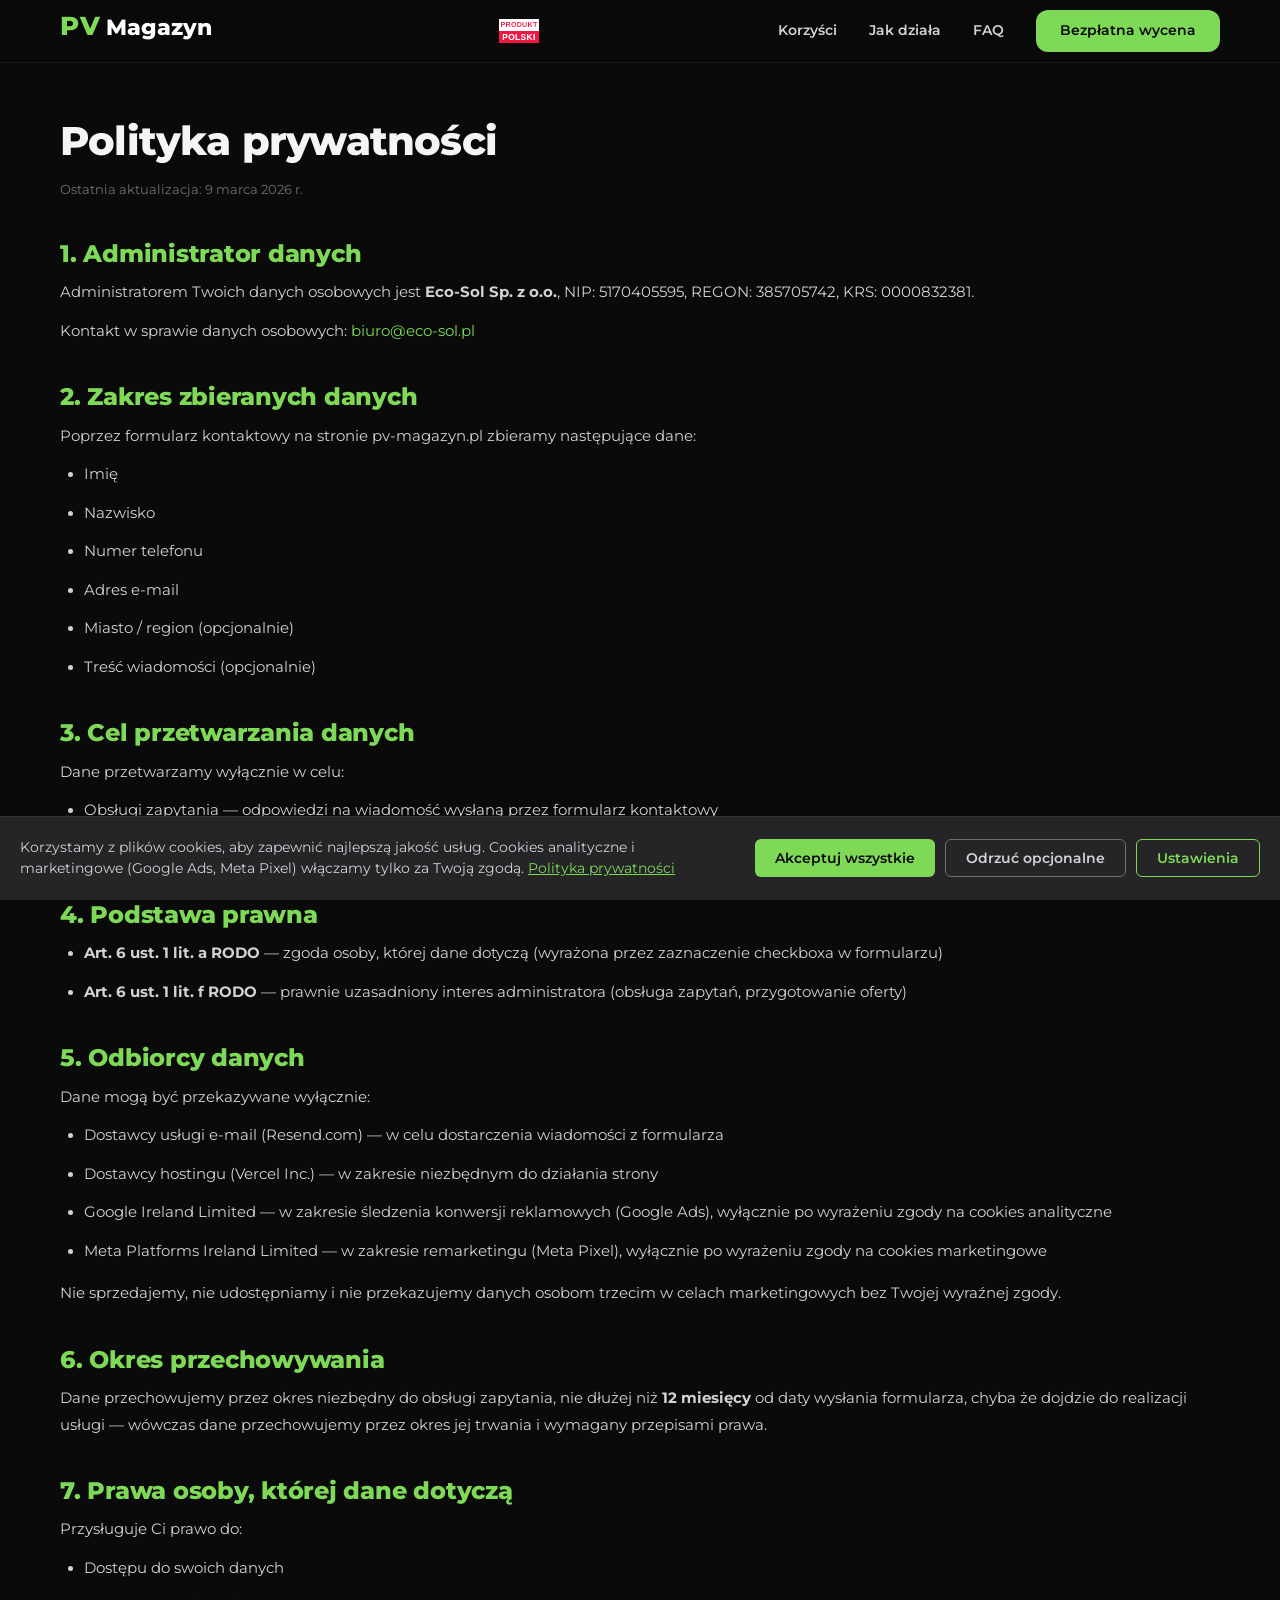
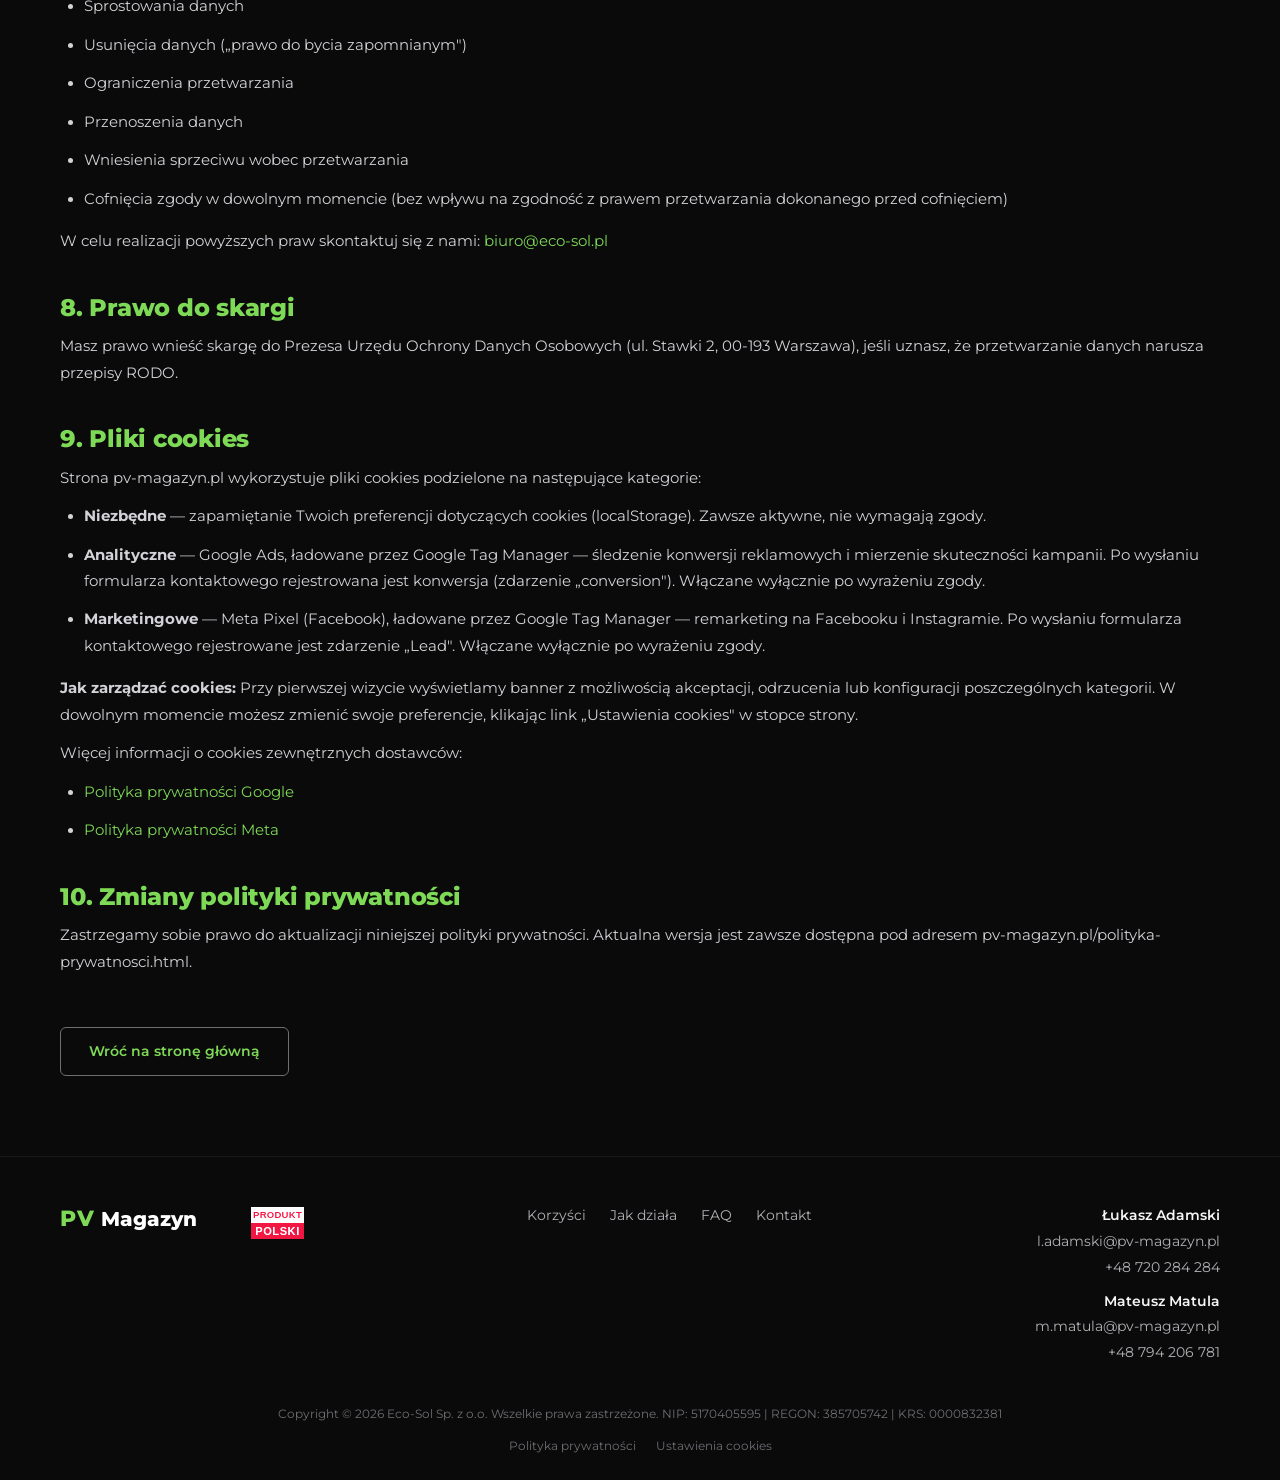
==== commit 5bcb67c0: "refactor: replace Polski Producent PNG logo with SVG (374KB → 0.7KB) Create vector SVG version of th" ====
--- a/polityka-prywatnosci.html
+++ b/polityka-prywatnosci.html
@@ -50,7 +50,7 @@
         <text x="58" y="30" font-family="Montserrat, sans-serif" font-weight="800" font-size="28" fill="#ffffff">Magazyn</text>
       </svg>
     </a>
-    <img src="assets/images/polskiproducentlogo.png" alt="Polski producent" class="polski-producent-logo polski-producent-logo--nav">
+    <img src="assets/images/polskiproducentlogo.svg" alt="Polski producent" class="polski-producent-logo polski-producent-logo--nav">
     <div class="nav-links">
       <a href="/#korzysci">Korzyści</a>
       <a href="/#jak-dziala">Jak działa</a>
@@ -165,7 +165,7 @@
             <text x="58" y="30" font-family="Montserrat, sans-serif" font-weight="800" font-size="28" fill="#ffffff">Magazyn</text>
           </svg>
         </a>
-        <img src="assets/images/polskiproducentlogo.png" alt="Polski producent" class="polski-producent-logo polski-producent-logo--footer">
+        <img src="assets/images/polskiproducentlogo.svg" alt="Polski producent" class="polski-producent-logo polski-producent-logo--footer">
       </div>
 
       <div class="footer-links">
